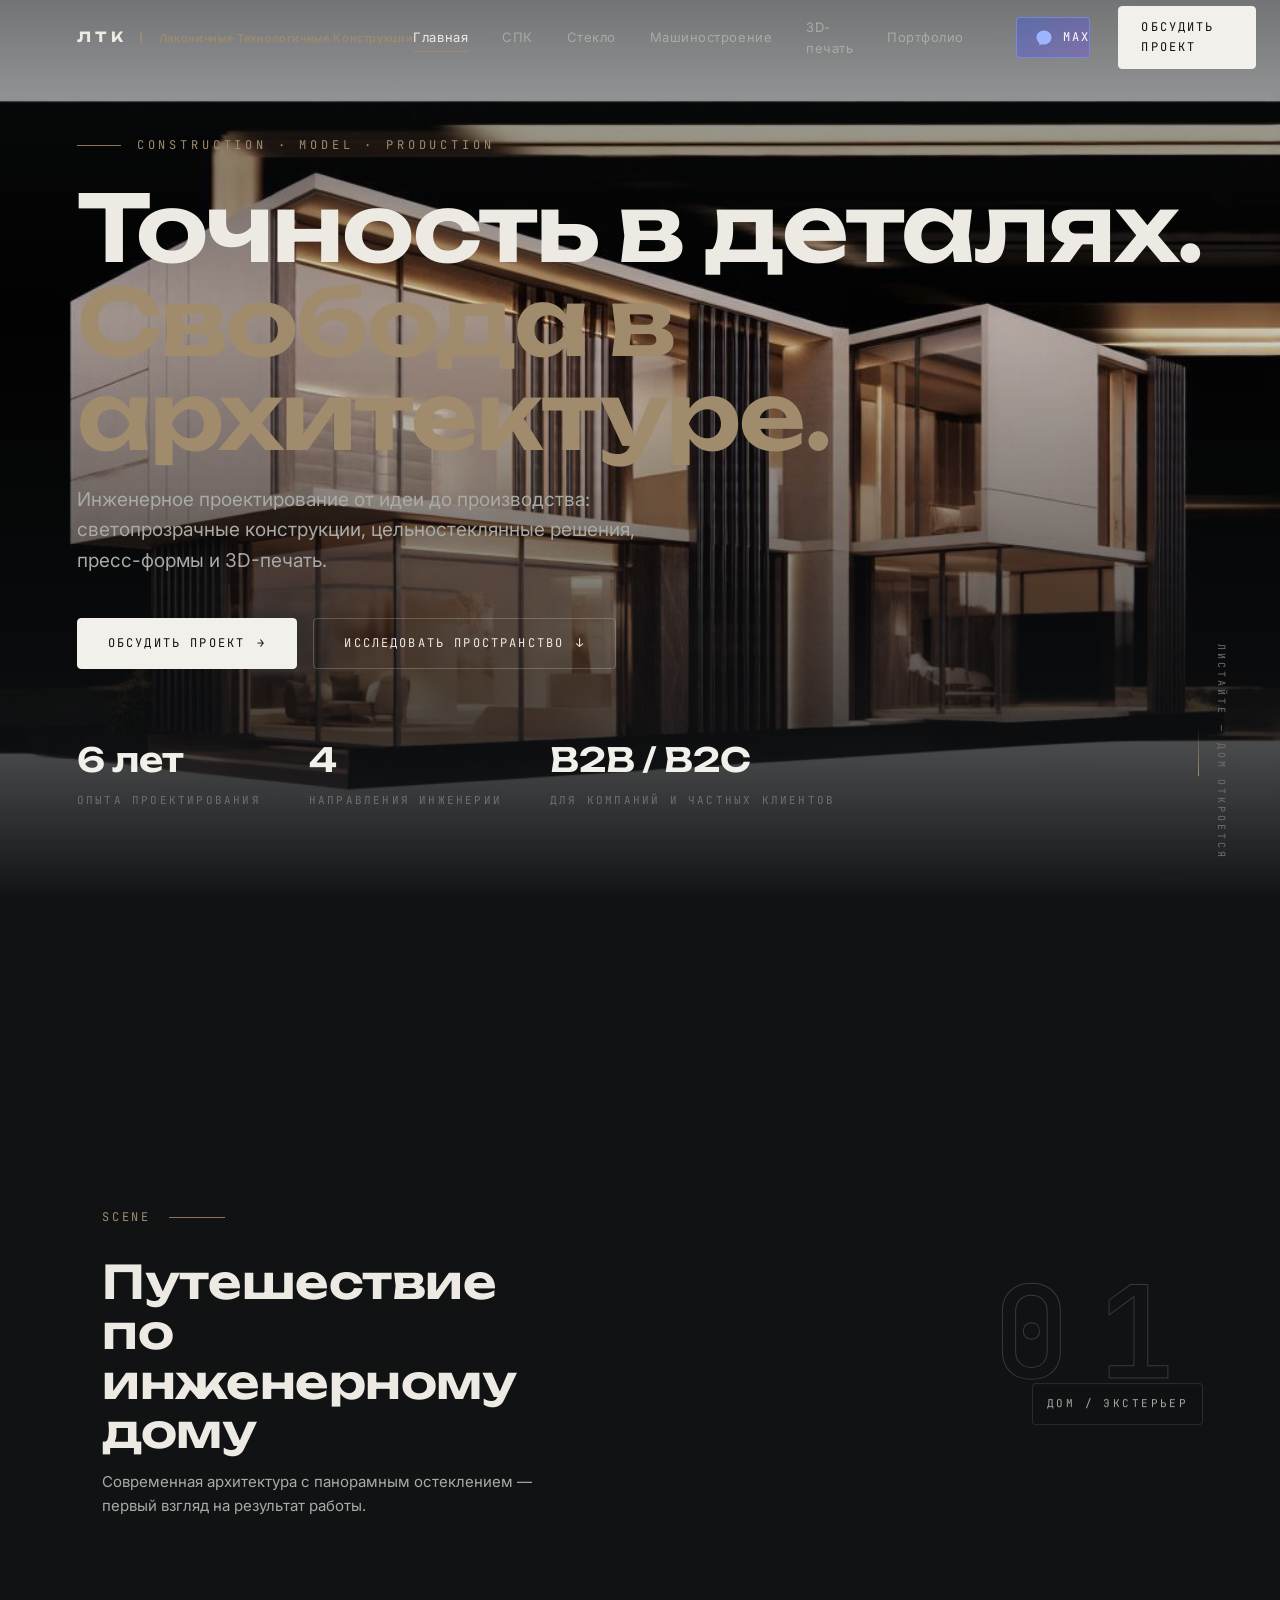
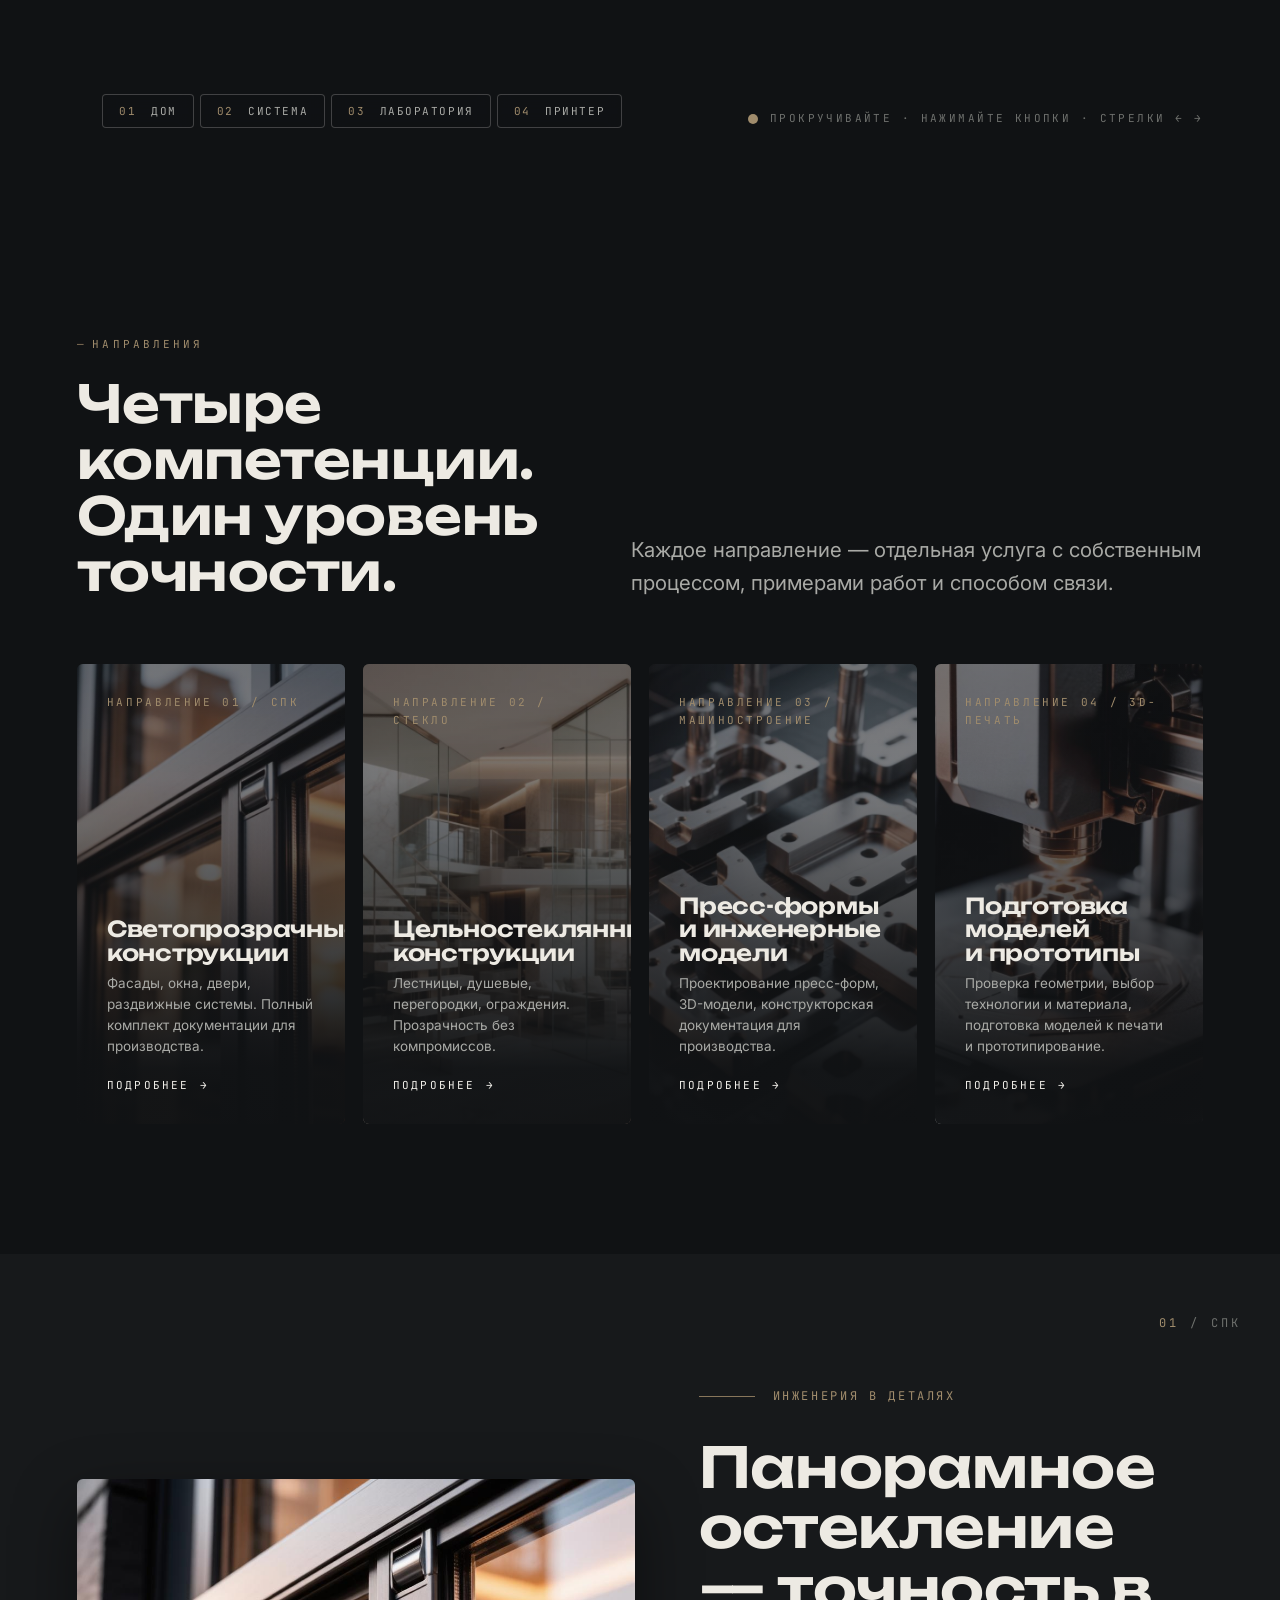
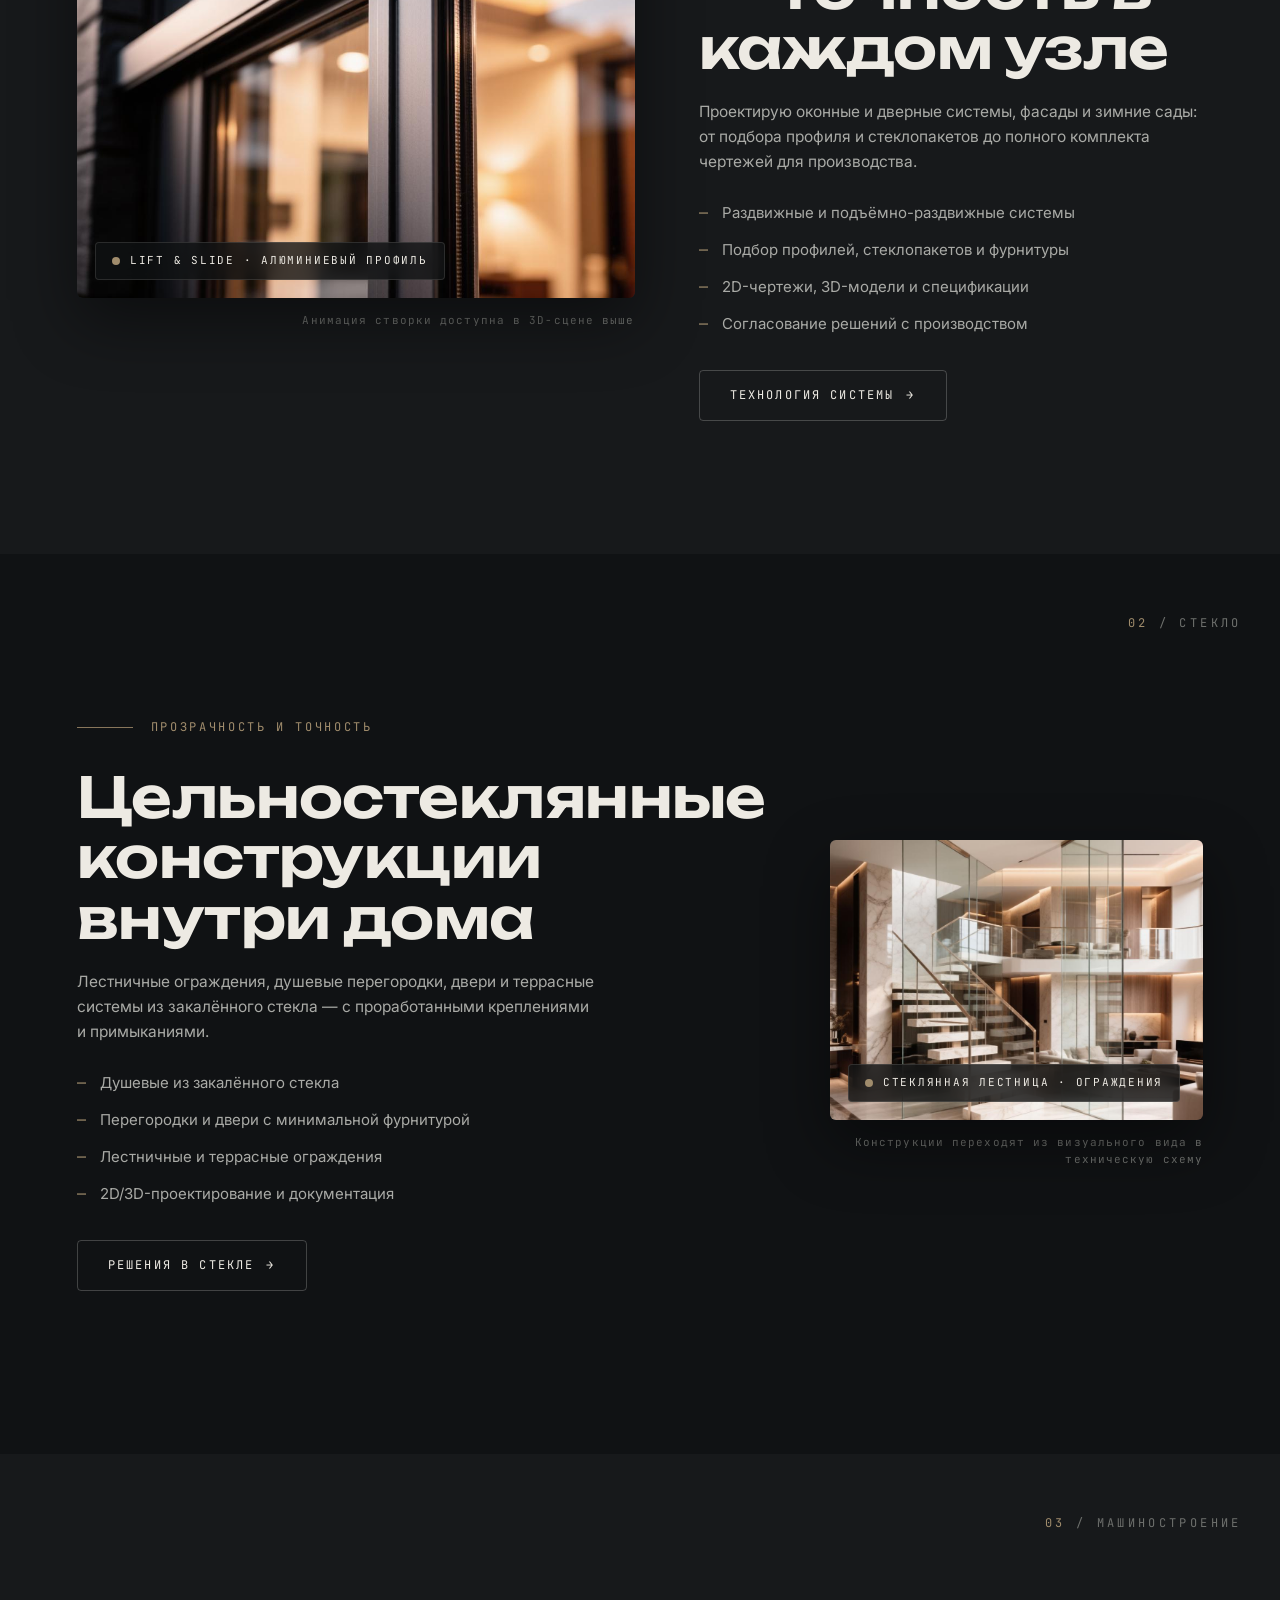
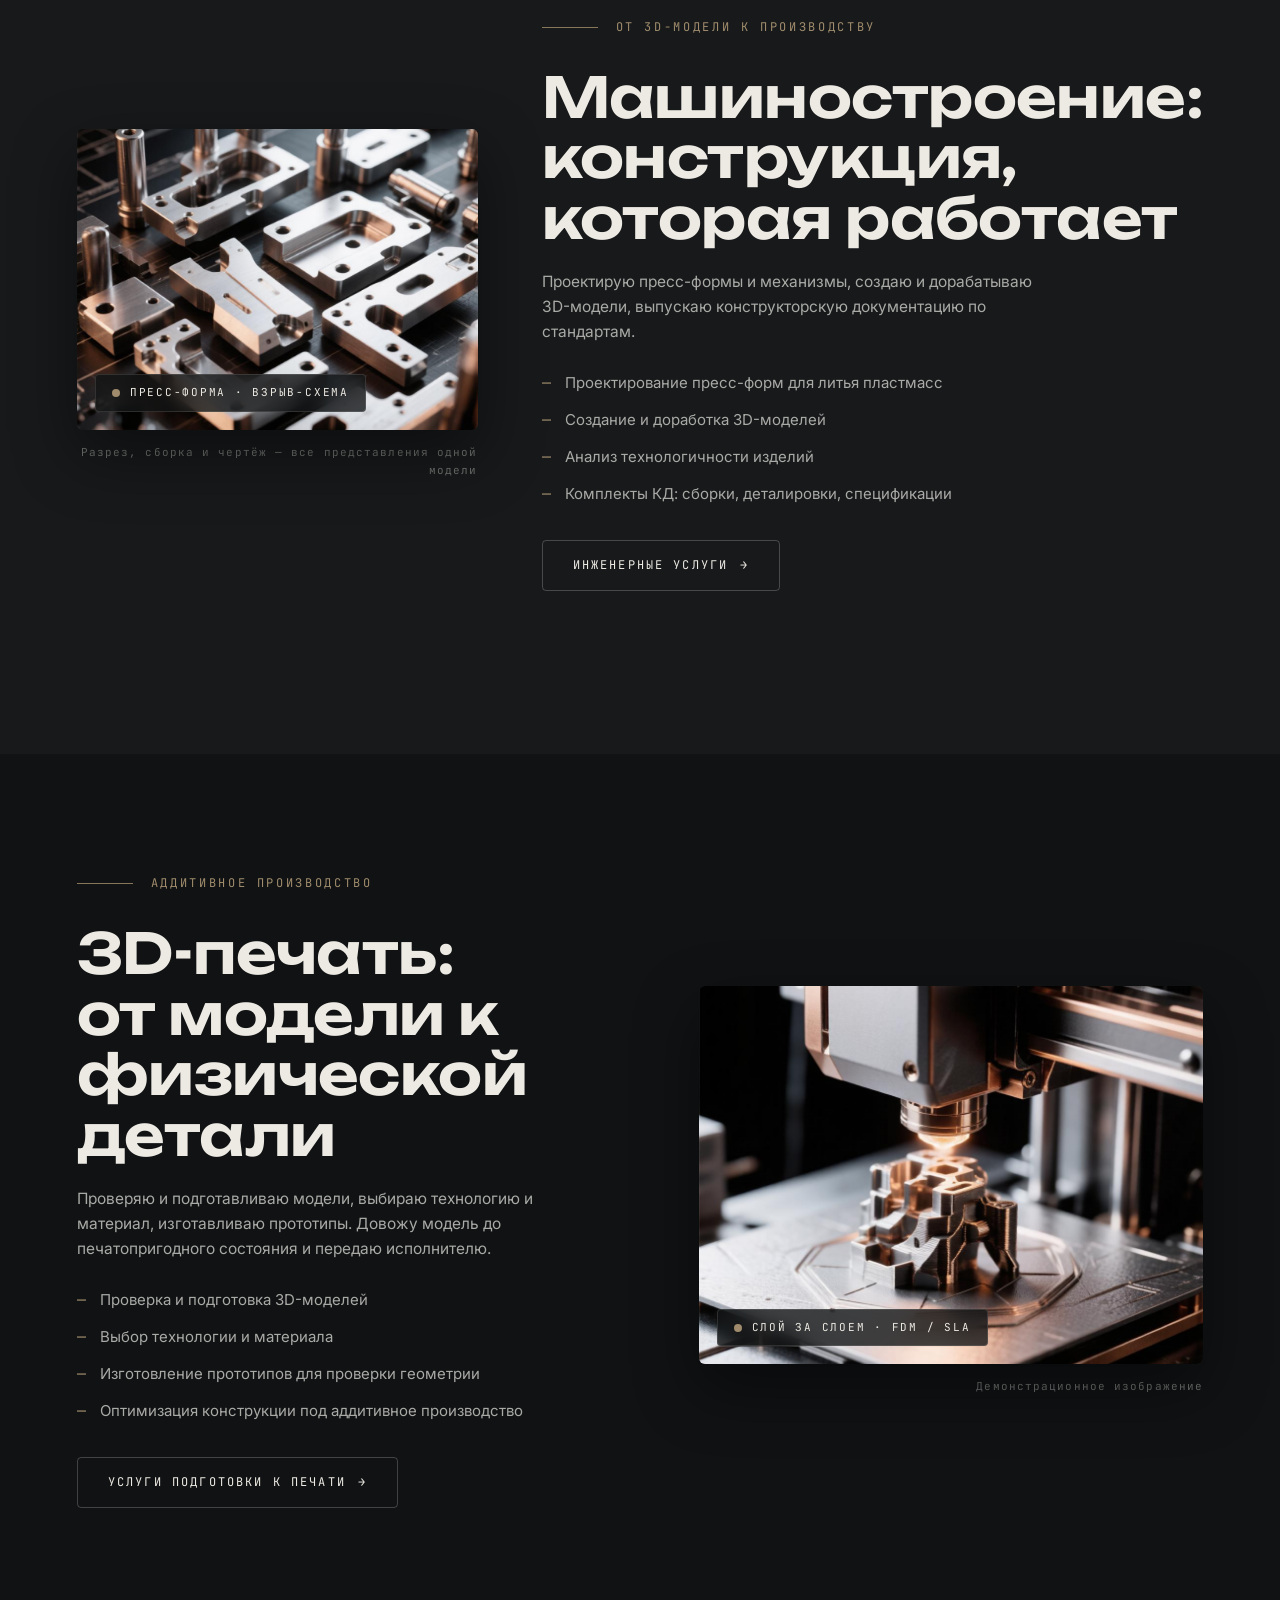
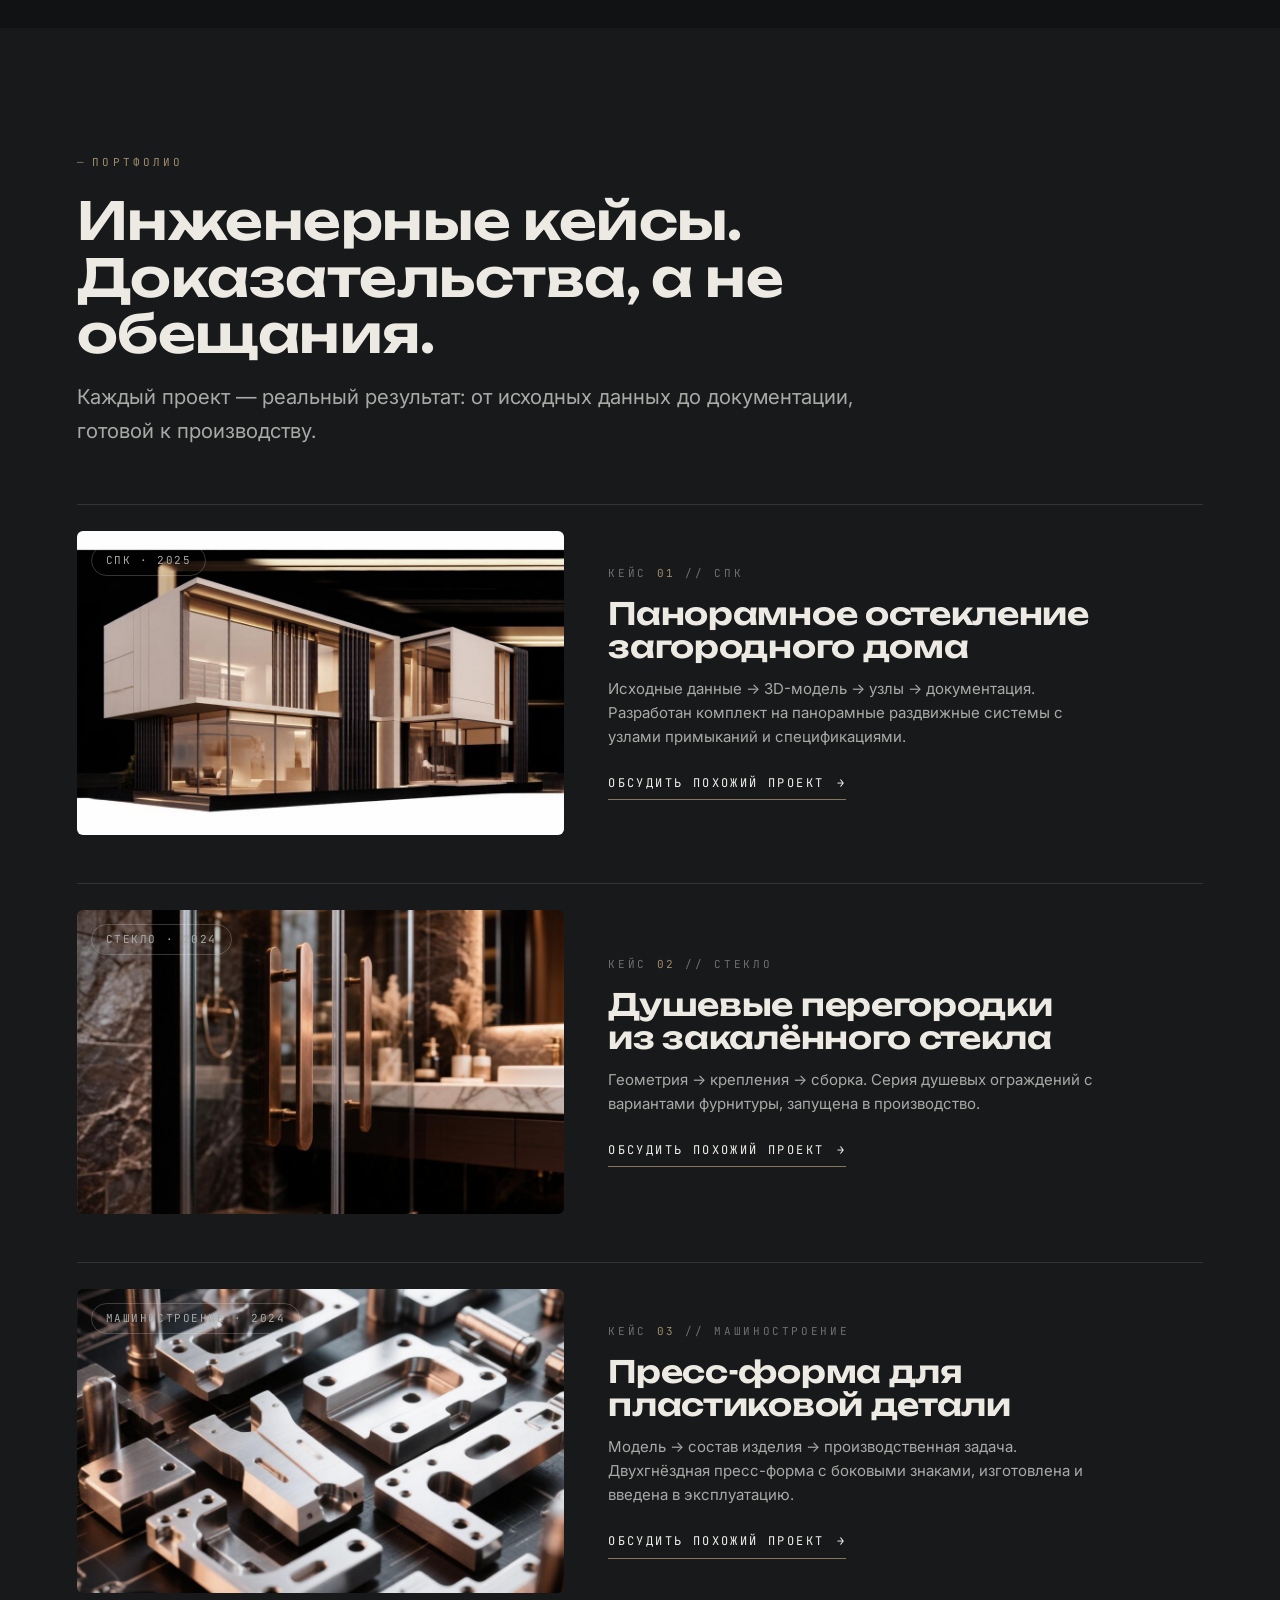
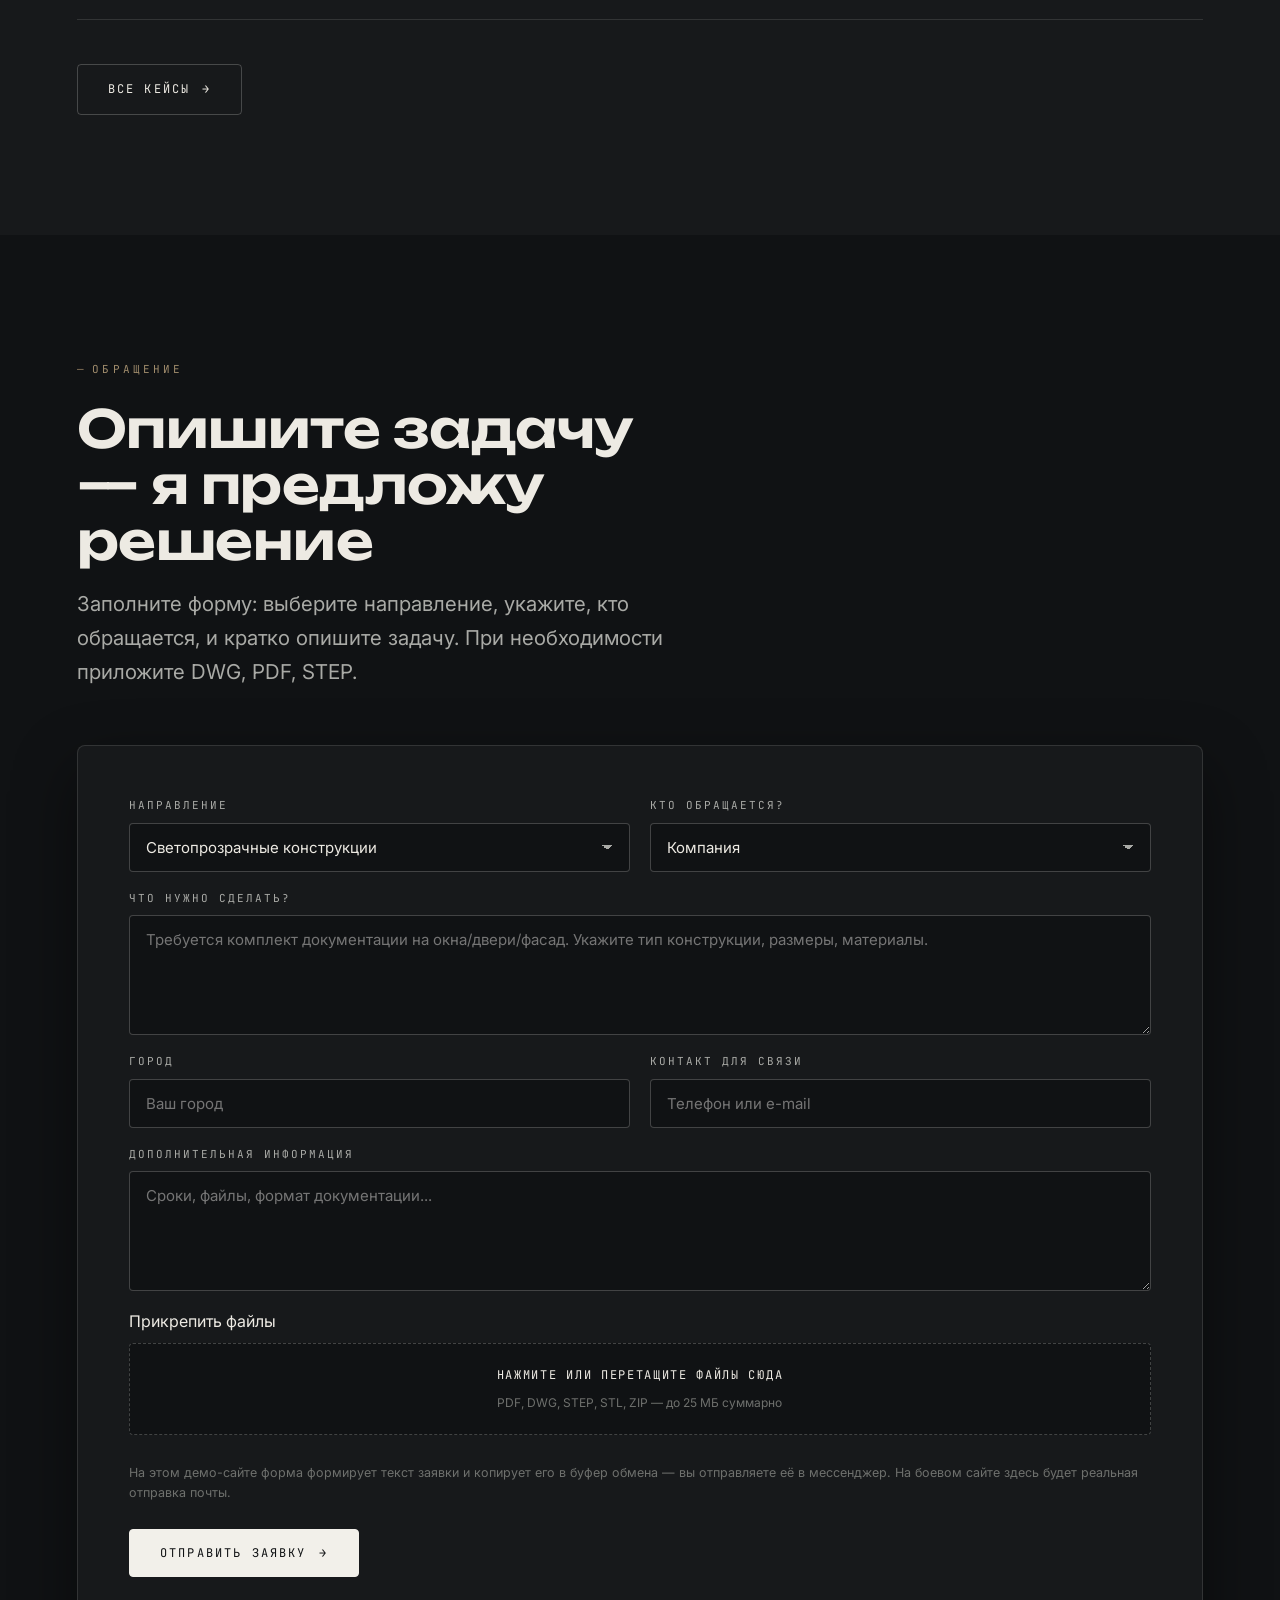
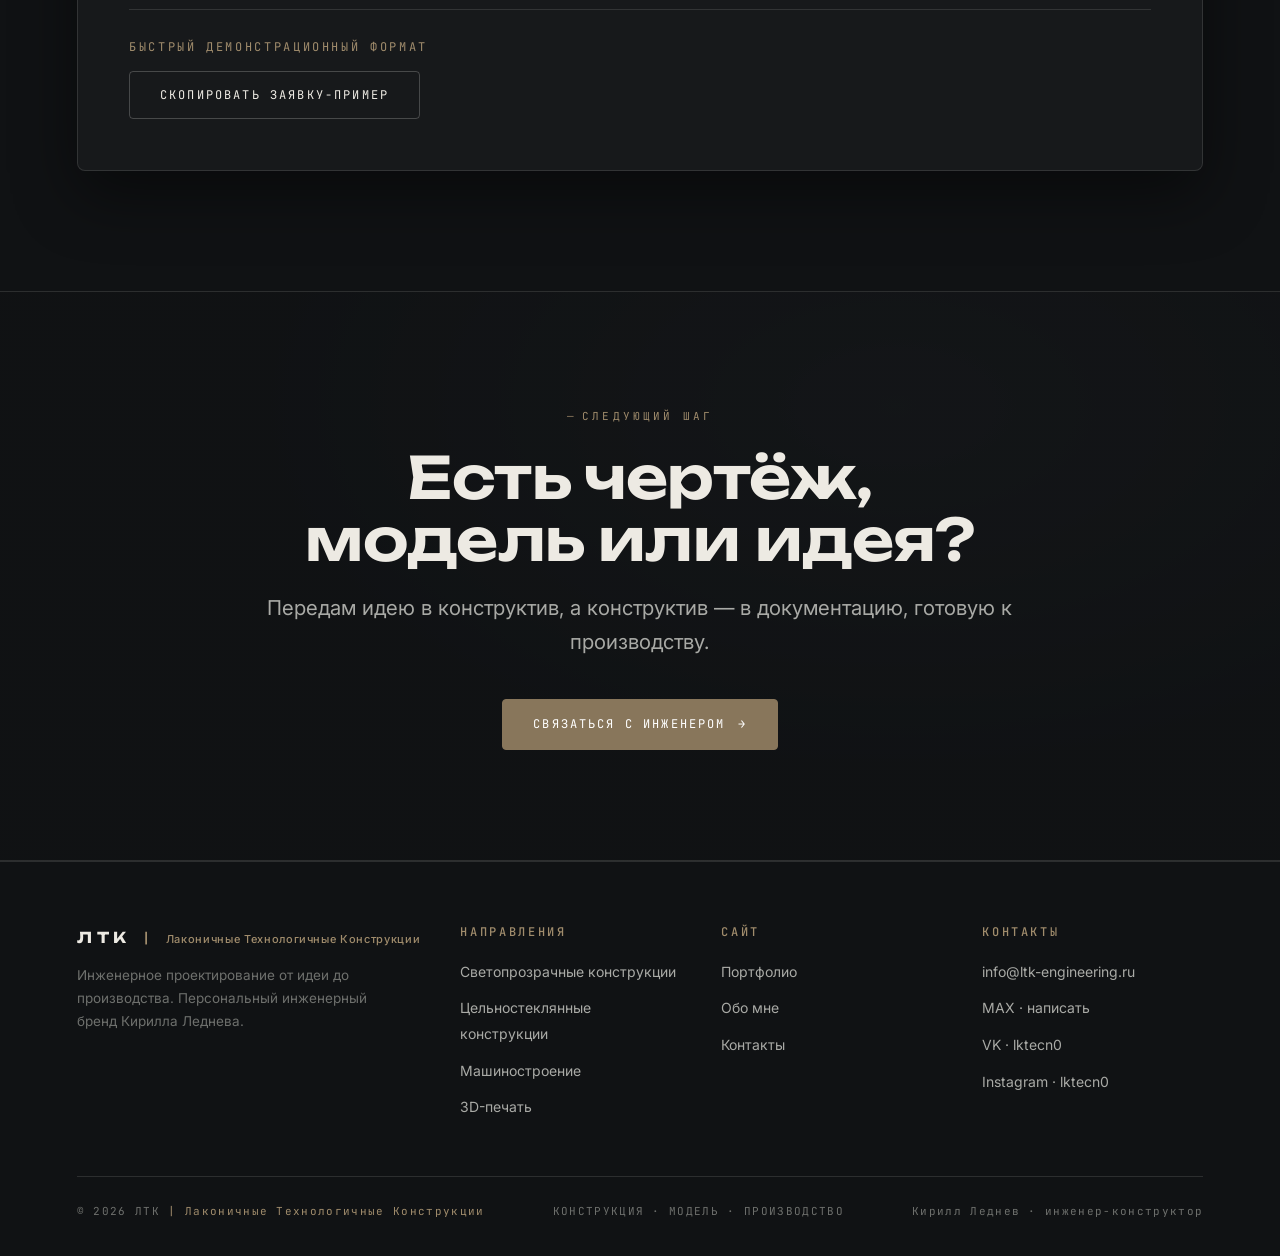
==== index.html @ 302ff858 "Add files via upload" ====
﻿<!DOCTYPE html>
<html lang="ru">
<head>
  <meta charset="UTF-8">
  <meta name="viewport" content="width=device-width, initial-scale=1.0">
  <title>ЛТК | Лаконичные Технологичные Конструкции | Инженерное проектирование от идеи до производства</title>
  <meta name="description" content="Кирилл Леднев — инженер-конструктор. Проектирование светопрозрачных конструкций, цельностеклянных решений, пресс-форм и 3D-моделей, подготовка конструкторской документации. 6 лет опыта, для бизнеса и частных клиентов.">
  <meta name="keywords" content="проектирование СПК, светопрозрачные конструкции, инженер-конструктор, 3D-моделирование, пресс-формы, конструкторская документация, 3D-печать, Кирилл Леднев">
  <meta property="og:title" content="ЛТК | Лаконичные Технологичные Конструкции">
  <meta property="og:description" content="Проектирование СПК, цельностеклянных конструкций, пресс-форм. От 3D-модели до комплекта документации для производства.">
  <meta property="og:type" content="website">
  <meta property="og:image" content="assets/img/hero-house.jpg">
  <meta name="theme-color" content="#101214">
  <meta name="color-scheme" content="dark">
  <link rel="icon" href="data:image/svg+xml,%3Csvg xmlns='http://www.w3.org/2000/svg' viewBox='0 0 32 32'%3E%3Crect width='32' height='32' rx='6' fill='%2317191B'/%3E%3Ctext x='16' y='22' font-family='Arial' font-size='14' font-weight='bold' fill='%2388765B' text-anchor='middle'%3EL%3C/text%3E%3C/svg%3E">
  <link rel="preconnect" href="https://fonts.googleapis.com">
  <link rel="preconnect" href="https://fonts.gstatic.com" crossorigin>
  <link href="https://fonts.googleapis.com/css2?family=Archivo:wght@400;500;600;700&family=Unbounded:wght@400;500;600&family=Inter:wght@400;500;600&family=JetBrains+Mono:wght@400;500&display=swap" rel="stylesheet">
  <link rel="stylesheet" href="assets/css/style.css">
</head>
<body>

  <!-- Прогресс-бар -->
  <div class="scroll-progress" id="scroll-progress"></div>

  <!-- Boot-заставка -->
  <div class="boot-splash" id="boot" aria-hidden="true">
    <div class="bs-name">ЛТК</div>
    <div class="bs-sub">Лаконичные Технологичные Конструкции</div>
    <div class="bs-bar"></div>
  </div>

  <!-- Шапка -->
  <header class="site-header" id="site-header">
    <div class="container">
      <a class="brand" href="index.html">ЛТК <span class="brand__sep">|</span> <span class="brand__desc">Лаконичные Технологичные Конструкции</span></a>
      <nav class="nav" aria-label="Основная навигация">
        <a class="nav__link is-active" href="index.html">Главная</a>
        <a class="nav__link" href="spk.html">СПК</a>
        <a class="nav__link" href="glass.html">Стекло</a>
        <a class="nav__link" href="mash.html">Машиностроение</a>
        <a class="nav__link" href="print3d.html">3D-печать</a>
        <a class="nav__link" href="portfolio.html">Портфолио</a>
        <div class="nav-actions">
          <a class="btn btn--max" href="https://max.ru/u/f9LHodD0cOJQqh6TV9rrnLRonDGri8WLr-Ia_SbMb60s1b_sn17M96OEl9I" target="_blank" rel="noopener" aria-label="Написать в мессенджер MAX">
            <span class="max-ico" aria-hidden="true">
              <svg viewBox="0 0 24 24" fill="none" xmlns="http://www.w3.org/2000/svg">
                <path d="M12 2C6.48 2 2 6.2 2 11.4c0 2.9 1.45 5.5 3.7 7.2V22l3.2-1.8c.95.26 1.95.4 3.1.4 5.52 0 10-4.2 10-9.4S17.52 2 12 2z" fill="currentColor"/>
              </svg>
            </span>
            <span>MAX</span>
          </a>
          <a class="btn btn--solid nav__cta" href="contacts.html">Обсудить проект</a>
        </div>
      </nav>
      <button class="nav-toggle" id="nav-toggle" aria-label="Открыть меню" aria-expanded="false">
        <span class="burger"><span></span><span></span><span></span></span>
      </button>
    </div>
  </header>

  <!-- Мобильное меню -->
  <nav class="mobile-menu" id="mobile-menu" aria-label="Мобильная навигация">
    <a href="index.html"><span class="mm-num">00</span> Главная</a>
    <a href="spk.html"><span class="mm-num">01</span> Светопрозрачные конструкции</a>
    <a href="glass.html"><span class="mm-num">02</span> Цельностеклянные конструкции</a>
    <a href="mash.html"><span class="mm-num">03</span> Машиностроение</a>
    <a href="print3d.html"><span class="mm-num">04</span> 3D-печать</a>
    <a href="portfolio.html"><span class="mm-num">05</span> Портфолио</a>
    <a href="about.html"><span class="mm-num">06</span> Обо мне</a>
    <a href="contacts.html"><span class="mm-num">07</span> Контакты</a>
    <a class="mm-max" href="https://max.ru/u/f9LHodD0cOJQqh6TV9rrnLRonDGri8WLr-Ia_SbMb60s1b_sn17M96OEl9I" target="_blank" rel="noopener">
      <span class="max-ico" aria-hidden="true">
        <svg viewBox="0 0 24 24" fill="none" xmlns="http://www.w3.org/2000/svg">
          <path d="M12 2C6.48 2 2 6.2 2 11.4c0 2.9 1.45 5.5 3.7 7.2V22l3.2-1.8c.95.26 1.95.4 3.1.4 5.52 0 10-4.2 10-9.4S17.52 2 12 2z" fill="currentColor"/>
        </svg>
      </span>
      Написать в MAX
    </a>
    <div class="mm-foot">Инженерное проектирование · 3D-моделирование · КД</div>
  </nav>

  <main>

    <!-- ================= СЦЕНА 01 · ЧЕРТЁЖ / ГЕРОЙ ================= -->
    <section class="hero" id="scene-hero" style="min-height:100vh">
      <div class="hero__media">
        <img class="hero__img" src="assets/img/hero-house.jpg"
             alt="Современный дом с панорамным остеклением — ночная архитектурная подсветка"
             fetchpriority="high">
        <div class="hero__veil"></div>
      </div>
      <div class="hero__content container">
        <div class="hero__eyebrow">CONSTRUCTION · MODEL · PRODUCTION</div>
        <h1 class="hero__title">Точность в деталях.<br><span class="accent">Свобода в архитектуре.</span></h1>
        <p class="hero__sub">Инженерное проектирование от идеи до производства: светопрозрачные конструкции, цельностеклянные решения, пресс-формы и 3D-печать.</p>
        <div class="hero__actions">
          <a class="btn btn--solid" href="contacts.html">Обсудить проект <span class="arr">→</span></a>
          <a class="btn" href="#directions">Исследовать пространство <span class="arr">↓</span></a>
        </div>
        <div class="hero__meta">
          <div class="m"><div class="m-value">6 лет</div><div class="m-label">Опыта проектирования</div></div>
          <div class="m"><div class="m-value">4</div><div class="m-label">Направления инженерии</div></div>
          <div class="m"><div class="m-value">B2B / B2C</div><div class="m-label">Для компаний и частных клиентов</div></div>
        </div>
      </div>
      <div class="hero__scroll">Листайте — дом откроется<i class="dot"></i></div>
    </section>

    <!-- ================= СЦЕНА 02 · ДОМ / 3D-путешествие ================= -->
    <section class="canvas-wrap" id="three-scene" aria-label="Интерактивная 3D-сцена инженерного дома">
      <div class="canvas-ui">
        <span class="scene__kicker">
          <span class="mono">SCENE</span>
          <span class="line"></span>
        </span>
        <h2 class="scene__title" id="three-title">Путешествие по инженерному дому</h2>
        <p id="three-text">Одна 3D-сцена связывает архитектуру, стеклянные системы, инженерные модели и 3D-печать.</p>
      </div>

      <div class="canvas-nav" role="tablist" aria-label="Переключение сцен">
        <button data-target="home" role="tab"><span class="cn-num">01</span> Дом</button>
        <button data-target="spk" role="tab"><span class="cn-num">02</span> Система</button>
        <button data-target="mash" role="tab"><span class="cn-num">03</span> Лаборатория</button>
        <button data-target="print" role="tab"><span class="cn-num">04</span> Принтер</button>
      </div>

      <div class="canvas-stage mono" id="three-stage">01</div>
      <div class="canvas-caption mono" id="three-caption">Дом / Экстерьер</div>

      <div class="canvas-hint">Прокручивайте · нажимайте кнопки · стрелки ← →</div>

      <div class="canvas-reduced is-hidden" id="three-reduced">
        <img src="assets/img/hero-house.jpg" alt="">
        <div class="cr-content">
          <span class="eyebrow">Версия без 3D</span>
          <h2>Сайт доступен и без интерактивной сцены</h2>
          <p class="lede" style="color:var(--text-dim)">На слабых устройствах или при отключённой анимации вы видите классический интерфейс: услуги, портфолио и заявки — внизу страницы.</p>
          <p><a class="btn btn--solid" style="margin-top:26px" href="#directions">К направлениям <span class="arr">↓</span></a></p>
        </div>
      </div>

      <div id="three-canvas" style="position:absolute; inset:0"></div>
    </section>

    <!-- ================= СЦЕНА 03 · НАПРАВЛЕНИЯ ================= -->
    <section class="directions" id="directions">
      <div class="container">
        <div class="directions__head">
          <div>
            <span class="eyebrow">Направления</span>
            <h2>Четыре компетенции.<br>Один уровень точности.</h2>
          </div>
          <p class="lede reveal" style="max-width:44ch">Каждое направление — отдельная услуга с собственным процессом, примерами работ и способом связи.</p>
        </div>
        <div class="dir-grid">
          <a class="dir-card reveal" href="spk.html">
            <img class="dir-card__img" src="assets/img/facade-slider.jpg" alt="Светопрозрачные конструкции" loading="lazy">
            <span class="dir-card__num">НАПРАВЛЕНИЕ 01 / СПК</span>
            <h3 class="dir-card__title">Светопрозрачные конструкции</h3>
            <p class="dir-card__desc">Фасады, окна, двери, раздвижные системы. Полный комплект документации для производства.</p>
            <span class="dir-card__link">Подробнее <span class="arr">→</span></span>
          </a>
          <a class="dir-card reveal reveal-delay-1" href="glass.html">
            <img class="dir-card__img" src="assets/img/interior-stairs.jpg" alt="Цельностеклянные конструкции" loading="lazy">
            <span class="dir-card__num">НАПРАВЛЕНИЕ 02 / СТЕКЛО</span>
            <h3 class="dir-card__title">Цельностеклянные конструкции</h3>
            <p class="dir-card__desc">Лестницы, душевые, перегородки, ограждения. Прозрачность без компромиссов.</p>
            <span class="dir-card__link">Подробнее <span class="arr">→</span></span>
          </a>
          <a class="dir-card reveal reveal-delay-2" href="mash.html">
            <img class="dir-card__img" src="assets/img/injection-mold.jpg" alt="Машиностроение" loading="lazy">
            <span class="dir-card__num">НАПРАВЛЕНИЕ 03 / МАШИНОСТРОЕНИЕ</span>
            <h3 class="dir-card__title">Пресс-формы и инженерные модели</h3>
            <p class="dir-card__desc">Проектирование пресс-форм, 3D-модели, конструкторская документация для производства.</p>
            <span class="dir-card__link">Подробнее <span class="arr">→</span></span>
          </a>
          <a class="dir-card reveal reveal-delay-3" href="print3d.html">
            <img class="dir-card__img" src="assets/img/3d-print.jpg" alt="3D-печать" loading="lazy">
            <span class="dir-card__num">НАПРАВЛЕНИЕ 04 / 3D-ПЕЧАТЬ</span>
            <h3 class="dir-card__title">Подготовка моделей и прототипы</h3>
            <p class="dir-card__desc">Проверка геометрии, выбор технологии и материала, подготовка моделей к печати и прототипирование.</p>
            <span class="dir-card__link">Подробнее <span class="arr">→</span></span>
          </a>
        </div>
      </div>
    </section>

    <!-- ================= СЦЕНА 04 · ПАНОРАМНОЕ ОСТЕКЛЕНИЕ ================= -->
    <section class="scene scene--soft" id="spk-section">
      <span class="scene__num"><b>01</b> / СПК</span>
      <div class="container">
        <div class="scene__grid">
          <div class="scene__visual reveal">
            <div class="scene__media">
              <img src="assets/img/facade-slider.jpg" alt="Раздвижная система панорамного остекления" loading="lazy">
              <span class="scene__caption">Lift &amp; Slide · алюминиевый профиль</span>
            </div>
            <div class="scene__note">Анимация створки доступна в 3D-сцене выше</div>
          </div>
          <div class="scene__body reveal reveal-delay-1">
            <div class="scene__kicker">
              <span class="line"></span>
              <span class="mono">ИНЖЕНЕРИЯ В ДЕТАЛЯХ</span>
            </div>
            <h2 class="scene__title">Панорамное остекление — точность в каждом узле</h2>
            <p>Проектирую оконные и дверные системы, фасады и зимние сады: от подбора профиля и стеклопакетов до полного комплекта чертежей для производства.</p>
            <ul class="scene__list">
              <li>Раздвижные и подъёмно-раздвижные системы</li>
              <li>Подбор профилей, стеклопакетов и фурнитуры</li>
              <li>2D-чертежи, 3D-модели и спецификации</li>
              <li>Согласование решений с производством</li>
            </ul>
            <a class="btn" href="spk.html">Технология системы <span class="arr">→</span></a>
          </div>
        </div>
      </div>
    </section>

    <!-- ================= СЦЕНА 05 · ИНТЕРЬЕР / СТЕКЛО ================= -->
    <section class="scene scene--dark" id="glass-section">
      <span class="scene__num"><b>02</b> / СТЕКЛО</span>
      <div class="container">
        <div class="scene__grid scene__grid--flip">
          <div class="scene__visual reveal">
            <div class="scene__media">
              <img src="assets/img/interior-stairs.jpg" alt="Лестница со стеклянным ограждением и стеклянные перегородки" loading="lazy">
              <span class="scene__caption">Стеклянная лестница · ограждения</span>
            </div>
            <div class="scene__note">Конструкции переходят из визуального вида в техническую схему</div>
          </div>
          <div class="scene__body reveal reveal-delay-1">
            <div class="scene__kicker">
              <span class="line"></span>
              <span class="mono">ПРОЗРАЧНОСТЬ И ТОЧНОСТЬ</span>
            </div>
            <h2 class="scene__title">Цельностеклянные конструкции внутри дома</h2>
            <p>Лестничные ограждения, душевые перегородки, двери и террасные системы из закалённого стекла — с проработанными креплениями и примыканиями.</p>
            <ul class="scene__list">
              <li>Душевые из закалённого стекла</li>
              <li>Перегородки и двери с минимальной фурнитурой</li>
              <li>Лестничные и террасные ограждения</li>
              <li>2D/3D-проектирование и документация</li>
            </ul>
            <a class="btn" href="glass.html">Решения в стекле <span class="arr">→</span></a>
          </div>
        </div>
      </div>
    </section>

    <!-- ================= СЦЕНА 06 · ИНЖЕНЕРНАЯ ЛАБОРАТОРИЯ ================= -->
    <section class="scene scene--soft" id="mash-section">
      <span class="scene__num"><b>03</b> / МАШИНОСТРОЕНИЕ</span>
      <div class="container">
        <div class="scene__grid">
          <div class="scene__visual reveal">
            <div class="scene__media">
              <img src="assets/img/injection-mold.jpg" alt="Взрыв-схема пресс-формы для литья" loading="lazy">
              <span class="scene__caption">Пресс-форма · взрыв-схема</span>
            </div>
            <div class="scene__note">Разрез, сборка и чертёж — все представления одной модели</div>
          </div>
          <div class="scene__body reveal reveal-delay-1">
            <div class="scene__kicker">
              <span class="line"></span>
              <span class="mono">ОТ 3D-МОДЕЛИ К ПРОИЗВОДСТВУ</span>
            </div>
            <h2 class="scene__title">Машиностроение: конструкция, которая работает</h2>
            <p>Проектирую пресс-формы и механизмы, создаю и дорабатываю 3D-модели, выпускаю конструкторскую документацию по стандартам.</p>
            <ul class="scene__list">
              <li>Проектирование пресс-форм для литья пластмасс</li>
              <li>Создание и доработка 3D-моделей</li>
              <li>Анализ технологичности изделий</li>
              <li>Комплекты КД: сборки, деталировки, спецификации</li>
            </ul>
            <a class="btn" href="mash.html">Инженерные услуги <span class="arr">→</span></a>
          </div>
        </div>
      </div>
    </section>

    <!-- ================= СЦЕНА 07 · 3D-ПЕЧАТЬ + ОБРАЩЕНИЕ ================= -->
    <section class="section section--dark" id="print-section">
      <div class="container">
        <div class="scene__grid">
          <div class="scene__body reveal">
            <div class="scene__kicker">
              <span class="line"></span>
              <span class="mono">АДДИТИВНОЕ ПРОИЗВОДСТВО</span>
            </div>
            <h2 class="scene__title">3D-печать: от модели к физической детали</h2>
            <p>Проверяю и подготавливаю модели, выбираю технологию и материал, изготавливаю прототипы. Довожу модель до печатопригодного состояния и передаю исполнителю.</p>
            <ul class="scene__list">
              <li>Проверка и подготовка 3D-моделей</li>
              <li>Выбор технологии и материала</li>
              <li>Изготовление прототипов для проверки геометрии</li>
              <li>Оптимизация конструкции под аддитивное производство</li>
            </ul>
            <a class="btn" href="print3d.html">Услуги подготовки к печати <span class="arr">→</span></a>
          </div>
          <div class="scene__visual reveal reveal-delay-1">
            <div class="scene__media">
              <img src="assets/img/3d-print.jpg" alt="3D-принтер формирует деталь слой за слоем" loading="lazy">
              <span class="scene__caption">Слой за слоем · FDM / SLA</span>
            </div>
            <div class="scene__note">Демонстрационное изображение</div>
          </div>
        </div>
      </div>
    </section>

    <!-- ================= СЦЕНА 08 · ПОРТФОЛИО ================= -->
    <section class="section section--soft" id="portfolio-section">
      <div class="container">
        <div class="section__head">
          <span class="eyebrow">Портфолио</span>
          <h2>Инженерные кейсы.<br>Доказательства, а не обещания.</h2>
          <p class="lede reveal">Каждый проект — реальный результат: от исходных данных до документации, готовой к производству.</p>
        </div>
        <div class="case-list">
          <article class="case-card reveal">
            <div class="case-card__media">
              <img src="assets/img/hero-house.jpg" alt="Панорамное остекление загородного дома" loading="lazy">
              <span class="tag case-card__tag">СПК · 2025</span>
            </div>
            <div class="case-card__body">
              <div class="case-card__num">КЕЙС <b>01</b> // СПК</div>
              <h3 class="case-card__title">Панорамное остекление загородного дома</h3>
              <p class="case-card__text">Исходные данные → 3D-модель → узлы → документация. Разработан комплект на панорамные раздвижные системы с узлами примыканий и спецификациями.</p>
              <a class="case-card__link" href="contacts.html?dir=spk">Обсудить похожий проект <span class="arr">→</span></a>
            </div>
          </article>
          <article class="case-card reveal">
            <div class="case-card__media">
              <img src="assets/img/case-shower.jpg" alt="Душевые перегородки из закалённого стекла" loading="lazy">
              <span class="tag case-card__tag">Стекло · 2024</span>
            </div>
            <div class="case-card__body">
              <div class="case-card__num">КЕЙС <b>02</b> // СТЕКЛО</div>
              <h3 class="case-card__title">Душевые перегородки из закалённого стекла</h3>
              <p class="case-card__text">Геометрия → крепления → сборка. Серия душевых ограждений с вариантами фурнитуры, запущена в производство.</p>
              <a class="case-card__link" href="contacts.html?dir=glass">Обсудить похожий проект <span class="arr">→</span></a>
            </div>
          </article>
          <article class="case-card reveal">
            <div class="case-card__media">
              <img src="assets/img/injection-mold.jpg" alt="Пресс-форма для пластиковой детали" loading="lazy">
              <span class="tag case-card__tag">Машиностроение · 2024</span>
            </div>
            <div class="case-card__body">
              <div class="case-card__num">КЕЙС <b>03</b> // МАШИНОСТРОЕНИЕ</div>
              <h3 class="case-card__title">Пресс-форма для пластиковой детали</h3>
              <p class="case-card__text">Модель → состав изделия → производственная задача. Двухгнёздная пресс-форма с боковыми знаками, изготовлена и введена в эксплуатацию.</p>
              <a class="case-card__link" href="contacts.html?dir=mash">Обсудить похожий проект <span class="arr">→</span></a>
            </div>
          </article>
        </div>
        <p class="reveal" style="margin-top:44px"><a class="btn" href="portfolio.html">Все кейсы <span class="arr">→</span></a></p>
      </div>
    </section>

    <!-- ================= СЦЕНА 09 · ОБРАЩЕНИЕ ================= -->
    <section class="section section--dark" id="contact-section">
      <div class="container">
        <div class="section__head" style="max-width:640px">
          <span class="eyebrow">Обращение</span>
          <h2>Опишите задачу — я предложу решение</h2>
          <p class="lede reveal">Заполните форму: выберите направление, укажите, кто обращается, и кратко опишите задачу. При необходимости приложите DWG, PDF, STEP.</p>
        </div>
        <div class="form-card reveal">
          <form data-request>
            <div class="form-grid">
              <div class="form-field">
                <label for="r-direction">Направление</label>
                <select name="direction" id="r-direction" required></select>
              </div>
              <div class="form-field">
                <label for="r-who">Кто обращается?</label>
                <select name="who" id="r-who" required>
                  <option value="Компания">Компания</option>
                  <option value="Частный клиент">Частный клиент</option>
                </select>
              </div>
              <div class="form-field form-field--full">
                <label for="r-need">Что нужно сделать?</label>
                <textarea name="need" id="r-need" placeholder="Требуется комплект документации..." required></textarea>
              </div>
              <div class="form-field">
                <label for="r-city">Город</label>
                <input type="text" name="city" id="r-city" placeholder="Ваш город" autocomplete="address-level2">
              </div>
              <div class="form-field">
                <label for="r-contact">Контакт для связи</label>
                <input type="text" name="contact" id="r-contact" placeholder="Телефон или e-mail" required>
              </div>
              <div class="form-field form-field--full">
                <label for="r-info">Дополнительная информация</label>
                <textarea name="info" id="r-info" placeholder="Сроки, файлы, формат документации..."></textarea>
              </div>
              <div class="form-field--full file-field">
                <label>Прикрепить файлы</label>
                <input type="file" name="files" id="r-files" multiple
                       accept=".pdf,.dwg,.dxf,.step,.stp,.stl,.3mf,.obj,.zip,.doc,.docx,.xls,.xlsx,.jpg,.jpeg,.png">
                <div class="file-drop" aria-hidden="false">
                  <span class="file-drop__title">Нажмите или перетащите файлы сюда</span>
                  <span class="file-drop__sub">PDF, DWG, STEP, STL, ZIP — до 25 МБ суммарно</span>
                </div>
                <div class="file-list"></div>
              </div>
            </div>
            <p class="form-hint">На этом демо-сайте форма формирует текст заявки и копирует его в буфер обмена — вы отправляете её в мессенджер. На боевом сайте здесь будет реальная отправка почты.</p>
            <div class="form-status" role="status"></div>
            <div style="margin-top:26px">
              <button class="btn btn--solid" type="submit">Отправить заявку <span class="arr">→</span></button>
            </div>
          </form>
          <div style="margin-top:32px; padding-top:28px; border-top:1px solid var(--line)">
            <div class="mono" style="margin-bottom:14px">БЫСТРЫЙ ДЕМОНСТРАЦИОННЫЙ ФОРМАТ</div>
            <button class="btn" id="copy-demo" type="button">Скопировать заявку-пример</button>
          </div>
        </div>
      </div>
    </section>

    <!-- CTA-полоса -->
    <section class="cta-band">
      <div class="container">
        <span class="eyebrow">Следующий шаг</span>
        <h2>Есть чертёж, модель или идея?</h2>
        <p class="lede reveal">Передам идею в конструктив, а конструктив — в документацию, готовую к производству.</p>
        <a class="btn btn--bronze" href="contacts.html">Связаться с инженером <span class="arr">→</span></a>
      </div>
    </section>

  </main>

  <!-- Футер -->
  <footer class="site-footer">
    <div class="container">
      <div class="footer-grid">
        <div>
          <div class="brand footer-brand">ЛТК <span class="brand__sep">|</span> <span class="brand__desc">Лаконичные Технологичные Конструкции</span></div>
          <p class="footer-desc">Инженерное проектирование от идеи до производства. Персональный инженерный бренд Кирилла Леднева.</p>
        </div>
        <div>
          <h4>Направления</h4>
          <ul>
            <li><a href="spk.html">Светопрозрачные конструкции</a></li>
            <li><a href="glass.html">Цельностеклянные конструкции</a></li>
            <li><a href="mash.html">Машиностроение</a></li>
            <li><a href="print3d.html">3D-печать</a></li>
          </ul>
        </div>
        <div>
          <h4>Сайт</h4>
          <ul>
            <li><a href="portfolio.html">Портфолио</a></li>
            <li><a href="about.html">Обо мне</a></li>
            <li><a href="contacts.html">Контакты</a></li>
          </ul>
        </div>
        <div>
          <h4>Контакты</h4>
          <ul>
            <li><a href="mailto:info@ltk-engineering.ru">info@ltk-engineering.ru</a></li>
            <li><a href="https://max.ru/u/f9LHodD0cOJQqh6TV9rrnLRonDGri8WLr-Ia_SbMb60s1b_sn17M96OEl9I" rel="noopener" target="_blank">MAX · написать</a></li>
            <li><a href="https://vk.ru/lktecn0" rel="noopener" target="_blank">VK · lktecn0</a></li>
            <li><a href="https://instagram.com/lktecn0" rel="noopener" target="_blank">Instagram · lktecn0</a></li>
          </ul>
        </div>
      </div>
      <div class="footer-bottom">
        <span>© 2026 ЛТК <span class="ftr-desc">| Лаконичные Технологичные Конструкции</span></span>
        <span>КОНСТРУКЦИЯ · МОДЕЛЬ · ПРОИЗВОДСТВО</span>
        <span>Кирилл Леднев · инженер-конструктор</span>
      </div>
    </div>
  </footer>

  <!-- Библиотеки: локальные, работают офлайн -->
  <script src="assets/vendors/three/three.min.js"></script>
  <script src="assets/vendors/gsap/gsap.min.js"></script>
  <script src="assets/vendors/gsap/ScrollTrigger.min.js"></script>
  <!-- Данные и логика -->
  <script src="assets/js/data.js"></script>
  <script src="assets/js/three-scene.js"></script>
  <script src="assets/js/main.js"></script>
</body>
</html>
---- assets/css/style.css ----
﻿/* ============================================================
   ЛТК — Лаконичные, технологичные конструкции (дизайн-система)
   Палитра: Graphite #17191B / Ivory #F2F0EA / Titanium #A9AAA6 / Bronze #88765B
   ============================================================ */

:root {
  --graphite: #17191B;
  --graphite-deep: #101214;
  --graphite-soft: #1E2124;
  --ivory: #F2F0EA;
  --titanium: #A9AAA6;
  --bronze: #88765B;
  --bronze-hi: #A08C6C;
  --line: rgba(242, 240, 234, 0.12);
  --line-strong: rgba(242, 240, 234, 0.22);
  --text: #EDEAE3;
  --text-dim: #A9AAA6;
  --text-faint: #6E706D;
  --font-display: "Unbounded", "Archivo", "Inter", "Helvetica Neue", Arial, sans-serif;
  --font-body: "Inter", "Segoe UI", system-ui, -apple-system, sans-serif;
  --font-mono: "JetBrains Mono", "SF Mono", ui-monospace, Consolas, monospace;
  --ease: cubic-bezier(0.22, 1, 0.36, 1);
  --ease-out: cubic-bezier(0.16, 1, 0.3, 1);
  --header-h: 76px;
  --shadow: 0 24px 64px rgba(0, 0, 0, 0.45);
}

* { margin: 0; padding: 0; box-sizing: border-box; }

html {
  scroll-behavior: smooth;
  scroll-padding-top: var(--header-h);
}

body {
  font-family: var(--font-body);
  background: var(--graphite-deep);
  color: var(--text);
  line-height: 1.6;
  -webkit-font-smoothing: antialiased;
  overflow-x: hidden;
}

::selection { background: var(--bronze); color: #fff; }

a { color: inherit; text-decoration: none; }
img { display: block; max-width: 100%; }
button { font-family: inherit; cursor: pointer; }

[hidden] { display: none !important; }

.is-hidden { display: none !important; }

h1, h2, h3, h4 {
  font-family: var(--font-display);
  font-weight: 600;
  line-height: 1.08;
  letter-spacing: -0.01em;
  text-wrap: balance;
}

/* ---------- Утилиты ---------- */

.container { width: min(1240px, 88vw); margin-inline: auto; }

.mono {
  font-family: var(--font-mono);
  font-size: 12px;
  letter-spacing: 0.22em;
  text-transform: uppercase;
  color: var(--bronze-hi);
}

.eyebrow {
  display: inline-block;
  font-family: var(--font-mono);
  font-size: 11px;
  letter-spacing: 0.28em;
  text-transform: uppercase;
  color: var(--bronze-hi);
  margin-bottom: 22px;
}

.eyebrow::before {
  content: "—";
  margin-right: 0.5em;
  color: var(--bronze);
}

.lede {
  font-size: clamp(17px, 1.6vw, 21px);
  color: var(--text-dim);
  line-height: 1.65;
  max-width: 64ch;
}

.tag {
  display: inline-block;
  padding: 6px 14px;
  border: 1px solid var(--line-strong);
  border-radius: 999px;
  font-family: var(--font-mono);
  font-size: 11px;
  letter-spacing: 0.14em;
  text-transform: uppercase;
  color: var(--text-dim);
  white-space: nowrap;
}

.tag--bronze { border-color: rgba(136, 118, 91, 0.5); color: var(--bronze-hi); }

/* ---------- Кнопки ---------- */

.btn {
  display: inline-flex;
  align-items: center;
  gap: 12px;
  padding: 15px 30px;
  border-radius: 4px;
  border: 1px solid var(--line-strong);
  background: transparent;
  color: var(--text);
  font-family: var(--font-mono);
  font-size: 12px;
  letter-spacing: 0.18em;
  text-transform: uppercase;
  transition: background 0.4s var(--ease), border-color 0.4s var(--ease), transform 0.4s var(--ease), color 0.4s var(--ease);
  position: relative;
  overflow: hidden;
}

.btn::after {
  content: "";
  position: absolute;
  inset: 0;
  background: radial-gradient(120% 140% at 50% 0%, rgba(242, 240, 234, 0.12), transparent 60%);
  opacity: 0;
  transition: opacity 0.4s var(--ease);
}

.btn:hover { border-color: var(--text); transform: translateY(-2px); }
.btn:hover::after { opacity: 1; }

.btn--solid {
  background: var(--ivory);
  color: var(--graphite-deep);
  border-color: var(--ivory);
}

.btn--solid:hover { background: #fff; border-color: #fff; }

.btn--bronze {
  background: var(--bronze);
  color: #fff;
  border-color: var(--bronze);
}

.btn--bronze:hover { background: var(--bronze-hi); border-color: var(--bronze-hi); }

.btn .arr { transition: transform 0.4s var(--ease); }
.btn:hover .arr { transform: translateX(6px); }

/* ---------- Header ---------- */

.site-header {
  position: fixed;
  inset: 0 0 auto 0;
  height: var(--header-h);
  z-index: 1000;
  display: flex;
  align-items: center;
  transition: background 0.5s var(--ease), border-color 0.5s var(--ease), backdrop-filter 0.5s var(--ease);
  border-bottom: 1px solid transparent;
}

.site-header.is-scrolled {
  background: rgba(16, 18, 20, 0.82);
  backdrop-filter: blur(18px);
  -webkit-backdrop-filter: blur(18px);
  border-color: var(--line);
}

.site-header .container { display: flex; align-items: center; justify-content: space-between; }

.brand {
  font-family: var(--font-display);
  font-size: 14px;
  font-weight: 700;
  letter-spacing: 0.32em;
  text-transform: uppercase;
  white-space: nowrap;
}

.brand b { color: var(--bronze-hi); font-weight: 700; }

.brand__sep { color: var(--bronze-hi); font-weight: 400; margin: 0 4px; }

.brand__desc {
  font-family: var(--font-body);
  font-size: 11px;
  font-weight: 500;
  letter-spacing: 0.06em;
  text-transform: none;
  color: var(--bronze-hi);
  white-space: nowrap;
}

.nav { display: flex; align-items: center; gap: 34px; }

.nav__link {
  font-size: 13px;
  color: var(--text-dim);
  letter-spacing: 0.04em;
  transition: color 0.3s var(--ease);
  position: relative;
}

.nav__link::after {
  content: "";
  position: absolute;
  left: 0; bottom: -4px;
  width: 100%; height: 1px;
  background: var(--bronze-hi);
  transform: scaleX(0);
  transform-origin: right;
  transition: transform 0.4s var(--ease);
}

.nav__link:hover, .nav__link.is-active { color: var(--text); }
.nav__link:hover::after, .nav__link.is-active::after { transform: scaleX(1); transform-origin: left; }

.nav__cta { margin-left: 18px; padding: 11px 22px; }

/* Кнопка MAX в шапке */
.nav-actions {
  display: flex;
  align-items: center;
  gap: 10px;
  margin-left: 18px;
}

.btn--max {
  display: inline-flex;
  align-items: center;
  gap: 10px;
  padding: 10px 18px;
  border-radius: 4px;
  border: 1px solid rgba(130, 155, 255, 0.55);
  background: linear-gradient(135deg, rgba(56, 92, 230, 0.42), rgba(118, 78, 225, 0.38));
  color: #fff;
  font-family: var(--font-mono);
  font-size: 12px;
  letter-spacing: 0.16em;
  text-transform: uppercase;
  white-space: nowrap;
  transition: border-color 0.35s var(--ease), background 0.35s var(--ease), transform 0.35s var(--ease), box-shadow 0.35s var(--ease);
  position: relative;
  overflow: hidden;
}

.btn--max .max-ico {
  width: 18px;
  height: 18px;
  flex-shrink: 0;
  display: inline-flex;
  align-items: center;
  justify-content: center;
  color: #9DB4FF;
}

.btn--max .max-ico svg {
  width: 100%;
  height: 100%;
  display: block;
}

.btn--max:hover {
  border-color: rgba(150, 175, 255, 0.9);
  background: linear-gradient(135deg, rgba(70, 105, 245, 0.55), rgba(130, 88, 235, 0.5));
  transform: translateY(-2px);
  box-shadow: 0 10px 28px rgba(80, 110, 240, 0.38);
}

/* Кнопка MAX в шапке — видна на всех экранах */
.nav-max { display: inline-flex; margin-left: 12px; }

@media (max-width: 560px) {
  .nav-max span:last-child { display: none; }
  .nav-max { padding: 10px 13px; }
}

@media (max-width: 1080px) {
  .nav, .nav-actions { display: none; }
  .nav-toggle { display: inline-flex; }
}

.nav__service-links { display: none; }

.nav-toggle {
  display: none;
  width: 44px; height: 40px;
  background: transparent;
  border: 1px solid var(--line-strong);
  border-radius: 4px;
  color: var(--text);
  font-size: 18px;
  line-height: 1;
}

/* ---------- Mobile menu ---------- */

.mobile-menu {
  position: fixed;
  inset: 0;
  background: rgba(16, 18, 20, 0.97);
  backdrop-filter: blur(20px);
  -webkit-backdrop-filter: blur(20px);
  z-index: 999;
  display: flex;
  flex-direction: column;
  justify-content: center;
  padding: 80px 8vw;
  opacity: 0;
  pointer-events: none;
  transition: opacity 0.45s var(--ease);
}

.mobile-menu.is-open { opacity: 1; pointer-events: auto; }

.mobile-menu a {
  display: block;
  font-family: var(--font-display);
  font-size: clamp(26px, 6vw, 40px);
  font-weight: 600;
  padding: 12px 0;
  color: var(--text);
  letter-spacing: -0.01em;
  opacity: 0;
  transform: translateY(20px);
  transition: opacity 0.5s var(--ease), transform 0.5s var(--ease), color 0.3s;
}

.mobile-menu.is-open a { opacity: 1; transform: translateY(0); }
.mobile-menu a:hover { color: var(--bronze-hi); }
.mobile-menu .mm-num { font-family: var(--font-mono); font-size: 11px; color: var(--bronze-hi); margin-right: 10px; }

.mobile-menu .mm-max {
  display: inline-flex;
  align-items: center;
  gap: 12px;
  margin-top: 18px;
  padding: 13px 24px;
  border: 1px solid rgba(140, 165, 255, 0.55);
  border-radius: 6px;
  background: linear-gradient(135deg, rgba(56, 92, 230, 0.4), rgba(118, 78, 225, 0.36));
  font-family: var(--font-mono);
  font-size: 13px;
  letter-spacing: 0.16em;
  text-transform: uppercase;
  color: #fff !important;
  width: fit-content;
}

.mobile-menu .mm-max .max-ico { width: 20px; height: 20px; color: #9DB4FF; }

.mm-foot {
  margin-top: 40px;
  padding-top: 24px;
  border-top: 1px solid var(--line);
  font-family: var(--font-mono);
  font-size: 12px;
  letter-spacing: 0.14em;
  color: var(--text-faint);
}

/* ---------- Hero (главная) ---------- */

.hero {
  position: relative;
  min-height: 100vh;
  display: flex;
  flex-direction: column;
  justify-content: flex-end;
  overflow: hidden;
  background: var(--graphite-deep);
}

.hero__media {
  position: absolute;
  inset: 0;
  z-index: 0;
}

.hero__img {
  width: 100%; height: 100%;
  object-fit: cover;
  opacity: 0.92;
  transform: scale(1.06);
  animation: heroImg 2.6s var(--ease-out) forwards;
}

@keyframes heroImg { to { transform: scale(1); } }

.hero__veil {
  position: absolute;
  inset: 0;
  background:
    linear-gradient(to bottom, rgba(16,18,20,0.55) 0%, rgba(16,18,20,0.1) 35%, rgba(16,18,20,0.55) 70%, var(--graphite-deep) 100%);
}

.hero__content {
  position: relative;
  z-index: 2;
  padding: 0 0 90px;
}

.hero__eyebrow {
  font-family: var(--font-mono);
  font-size: 12px;
  letter-spacing: 0.32em;
  text-transform: uppercase;
  color: var(--bronze-hi);
  display: flex;
  align-items: center;
  gap: 16px;
  margin-bottom: 26px;
}

.hero__eyebrow::before {
  content: "";
  width: 44px; height: 1px;
  background: var(--bronze);
  animation: lineGrow 1.6s var(--ease-out) 0.3s backwards;
}

@keyframes lineGrow { from { width: 0; } }

.hero__title {
  font-size: clamp(38px, 7.4vw, 92px);
  line-height: 1.02;
  letter-spacing: -0.02em;
  font-weight: 600;
  margin-bottom: 22px;
  animation: rise 1.1s var(--ease-out) 0.35s backwards;
}

.hero__title .accent { color: var(--bronze-hi); }

@keyframes rise {
  from { opacity: 0; transform: translateY(34px); }
  to { opacity: 1; transform: translateY(0); }
}

.hero__sub {
  max-width: 620px;
  font-size: clamp(15px, 1.5vw, 19px);
  color: var(--text-dim);
  margin-bottom: 42px;
  animation: rise 1.1s var(--ease-out) 0.5s backwards;
}

.hero__actions { display: flex; gap: 16px; flex-wrap: wrap; animation: rise 1.1s var(--ease-out) 0.65s backwards; }

.hero__meta {
  margin-top: 64px;
  display: flex;
  gap: 48px;
  flex-wrap: wrap;
  animation: rise 1.1s var(--ease-out) 0.8s backwards;
}

.hero__meta .m-value {
  font-family: var(--font-display);
  font-size: clamp(22px, 2.6vw, 34px);
  font-weight: 600;
  color: var(--ivory);
}

.hero__meta .m-label {
  font-family: var(--font-mono);
  font-size: 11px;
  letter-spacing: 0.2em;
  text-transform: uppercase;
  color: var(--text-faint);
  margin-top: 6px;
}

.hero__scroll {
  position: absolute;
  right: 4%;
  bottom: 40px;
  z-index: 2;
  display: flex;
  flex-direction: column;
  align-items: center;
  gap: 14px;
  font-family: var(--font-mono);
  font-size: 10px;
  letter-spacing: 0.3em;
  text-transform: uppercase;
  color: var(--text-faint);
  writing-mode: vertical-rl;
  animation: fadeIn 1.4s var(--ease) 1.4s backwards;
}

.hero__scroll .dot {
  width: 1px; height: 48px;
  background: linear-gradient(to bottom, transparent, var(--bronze-hi));
  animation: drip 2.2s ease-in-out infinite;
}

@keyframes drip { 0%, 100% { transform: scaleY(0.4); transform-origin: top; } 50% { transform: scaleY(1); } }

/* ---------- Сцены (иммерсивная часть) ---------- */

.scene {
  min-height: 100vh;
  display: flex;
  align-items: center;
  position: relative;
  padding: 110px 0;
  overflow: hidden;
}

.scene--dark { background: var(--graphite-deep); }
.scene--soft { background: var(--graphite); }

.scene__num {
  position: absolute;
  right: 3%;
  top: 60px;
  font-family: var(--font-mono);
  font-size: 12px;
  letter-spacing: 0.28em;
  color: var(--text-faint);
  text-transform: uppercase;
}

.scene__num b { color: var(--bronze-hi); font-weight: 400; }

.scene__grid {
  display: grid;
  grid-template-columns: 1.05fr 0.95fr;
  gap: clamp(32px, 5vw, 80px);
  align-items: center;
}

.scene__grid--flip { grid-template-columns: 0.95fr 1.05fr; }
.scene__grid--flip .scene__visual { order: 2; }
.scene__grid--flip .scene__body { order: 1; }

.scene__kicker {
  display: flex;
  align-items: center;
  gap: 18px;
  margin-bottom: 30px;
}

.scene__kicker .line { width: 56px; height: 1px; background: var(--bronze); }

.scene__title { font-size: clamp(30px, 4.4vw, 56px); margin-bottom: 22px; }

.scene__body p { color: var(--text-dim); max-width: 52ch; margin-bottom: 16px; font-size: 15.5px; }

.scene__list { list-style: none; margin: 26px 0 34px; display: grid; gap: 13px; }

.scene__list li {
  display: flex;
  gap: 14px;
  align-items: baseline;
  color: var(--text-dim);
  font-size: 15px;
}

.scene__list li::before {
  content: "—";
  color: var(--bronze-hi);
  font-family: var(--font-mono);
  flex-shrink: 0;
}

/* Визуальный блок сцены */

.scene__visual { position: relative; }

.scene__media {
  border-radius: 6px;
  overflow: hidden;
  position: relative;
  box-shadow: var(--shadow);
  aspect-ratio: 4 / 3;
  background: var(--graphite-soft);
}

.scene__media img { width: 100%; height: 100%; object-fit: cover; transition: transform 1.2s var(--ease); }

.scene__visual:hover .scene__media img { transform: scale(1.04); }

.scene__caption {
  position: absolute;
  left: 18px; bottom: 18px;
  z-index: 3;
  display: inline-flex;
  align-items: center;
  gap: 10px;
  padding: 9px 16px;
  border-radius: 4px;
  background: rgba(16, 18, 20, 0.78);
  backdrop-filter: blur(10px);
  -webkit-backdrop-filter: blur(10px);
  border: 1px solid var(--line);
  font-family: var(--font-mono);
  font-size: 11px;
  letter-spacing: 0.16em;
  text-transform: uppercase;
  color: var(--text);
}

.scene__caption::before { content: ""; width: 8px; height: 8px; border-radius: 50%; background: var(--bronze-hi); }

.scene__note {
  margin-top: 14px;
  font-family: var(--font-mono);
  font-size: 11px;
  letter-spacing: 0.1em;
  color: var(--text-faint);
  text-align: right;
}

/* ---------- 3D-холст ---------- */

.canvas-wrap {
  position: relative;
  height: 100vh;
  min-height: 620px;
  background: var(--graphite-deep);
  overflow: hidden;
}

.canvas-wrap canvas {
  display: block;
  width: 100%; height: 100%;
}

.canvas-ui {
  position: absolute;
  z-index: 3;
  left: 8%;
  bottom: 30%;
  max-width: 460px;
  pointer-events: none;
  padding-bottom: 12px;
}

.canvas-ui .scene__title { font-size: clamp(28px, 3.6vw, 48px); margin-bottom: 14px; }
.canvas-ui p { color: var(--text-dim); font-size: 15px; }

.canvas-hint { position: absolute; z-index: 3; right: 6%; bottom: 8%; font-family: var(--font-mono); font-size: 11px; letter-spacing: 0.22em; text-transform: uppercase; color: var(--text-faint); display: flex; align-items: center; gap: 12px; }

.canvas-hint::before { content: ""; width: 10px; height: 10px; border-radius: 50%; background: var(--bronze-hi); animation: pulse 1.8s infinite; }

@keyframes pulse { 0%,100% { opacity: 1; } 50% { opacity: 0.25; } }

.canvas-reduced {
  position: absolute;
  inset: 0;
  z-index: 2;
  display: flex;
  align-items: center;
  justify-content: center;
  background: radial-gradient(80% 90% at 50% 40%, #23272B 0%, var(--graphite-deep) 70%);
  padding: 8vh 6vw;
  text-align: center;
}

.canvas-reduced img {
  position: absolute;
  inset: 0;
  width: 100%; height: 100%;
  object-fit: cover;
  opacity: 0.5;
}

.canvas-reduced .cr-content { position: relative; z-index: 2; max-width: 560px; }

.canvas-reduced h2 { margin-bottom: 18px; }

/* Навигация и статус 3D-сцены */
.canvas-nav {
  position: absolute;
  z-index: 4;
  left: 8%;
  bottom: 8%;
  display: flex;
  gap: 6px;
  pointer-events: auto;
}

.canvas-nav button {
  padding: 9px 16px;
  border: 1px solid var(--line-strong);
  border-radius: 4px;
  background: rgba(16, 18, 20, 0.7);
  backdrop-filter: blur(8px);
  -webkit-backdrop-filter: blur(8px);
  color: var(--text-dim);
  font-family: var(--font-mono);
  font-size: 11px;
  letter-spacing: 0.14em;
  text-transform: uppercase;
  transition: all 0.35s var(--ease);
}

.canvas-nav button:hover { color: var(--text); border-color: var(--text); }

.canvas-nav button.is-active { background: var(--bronze); color: #fff; border-color: var(--bronze); }

.canvas-nav .cn-num { color: var(--bronze-hi); margin-right: 6px; }

.canvas-nav button.is-active .cn-num { color: #fff; }

.canvas-stage {
  position: absolute;
  z-index: 4;
  right: 6%;
  top: 48%;
  transform: translateY(-50%);
  font-size: clamp(64px, 10vw, 140px);
  font-weight: 500;
  color: transparent;
  -webkit-text-stroke: 1px rgba(242, 240, 234, 0.18);
  pointer-events: none;
  user-select: none;
}

.canvas-caption {
  position: absolute;
  z-index: 4;
  right: 6%;
  top: calc(48% + 8vh);
  transform: translateY(-50%);
  font-size: 11px;
  color: var(--text-dim);
  text-align: right;
  max-width: 240px;
  line-height: 1.8;
  padding: 10px 14px;
  background: rgba(16, 18, 20, 0.72);
  border: 1px solid var(--line);
  border-radius: 4px;
  backdrop-filter: blur(8px);
  -webkit-backdrop-filter: blur(8px);
}

@media (max-width: 900px) {
  .canvas-nav { display: none; }
  .canvas-stage { right: 4%; top: 40%; }
  .canvas-caption { right: 4%; top: auto; bottom: 10%; text-align: left; }
}
/* ---------- Направления (карточки) ---------- */

.directions { padding: 130px 0; background: var(--graphite-deep); }

.directions__head {
  display: flex;
  align-items: end;
  justify-content: space-between;
  gap: 32px;
  margin-bottom: 64px;
}

.directions__head h2 { font-size: clamp(30px, 4.2vw, 52px); }

.dir-grid { display: grid; grid-template-columns: repeat(4, 1fr); gap: 18px; }

.dir-card {
  position: relative;
  border-radius: 6px;
  overflow: hidden;
  min-height: 460px;
  display: flex;
  flex-direction: column;
  justify-content: flex-end;
  padding: 30px;
  background: var(--graphite-soft);
  isolation: isolate;
  transition: transform 0.6s var(--ease);
}

.dir-card:hover { transform: translateY(-8px); }

.dir-card__img {
  position: absolute;
  inset: 0;
  z-index: -2;
  width: 100%; height: 100%;
  object-fit: cover;
  opacity: 0.55;
  transition: opacity 0.7s var(--ease), transform 1.4s var(--ease);
}

.dir-card:hover .dir-card__img { opacity: 0.75; transform: scale(1.05); }

.dir-card::after {
  content: "";
  position: absolute;
  inset: 0;
  z-index: -1;
  background: linear-gradient(to top, rgba(16,18,20,0.97) 12%, rgba(16,18,20,0.55) 45%, rgba(16,18,20,0.2) 75%, rgba(16,18,20,0.25) 100%);
}

.dir-card__num {
  font-family: var(--font-mono);
  font-size: 11px;
  letter-spacing: 0.24em;
  color: var(--bronze-hi);
  margin-bottom: auto;
}

.dir-card__title { font-size: 22px; margin: 16px 0 8px; }

.dir-card__desc { font-size: 13.5px; color: var(--text-dim); margin-bottom: 20px; line-height: 1.55; }

.dir-card__link {
  display: inline-flex;
  align-items: center;
  gap: 10px;
  font-family: var(--font-mono);
  font-size: 11px;
  letter-spacing: 0.2em;
  text-transform: uppercase;
  color: var(--ivory);
  transition: color 0.3s, gap 0.4s var(--ease);
}

.dir-card__link:hover { color: var(--bronze-hi); gap: 16px; }

/* ---------- Секции общего типа ---------- */

.section { padding: 120px 0; }

.section--soft { background: var(--graphite); }
.section--dark { background: var(--graphite-deep); }

.section__head { margin-bottom: 56px; max-width: 820px; }

.section__head h2 { font-size: clamp(30px, 4.2vw, 52px); margin-bottom: 18px; }

/* ---------- Портфолио кейсов ---------- */

.case-list { display: grid; gap: 22px; }

.case-card {
  display: grid;
  grid-template-columns: 0.9fr 1.1fr;
  gap: clamp(24px, 3.5vw, 56px);
  align-items: center;
  padding: 26px 0;
  border-top: 1px solid var(--line);
}

.case-card:last-child { border-bottom: 1px solid var(--line); }

.case-card__media { position: relative; border-radius: 6px; overflow: hidden; aspect-ratio: 16 / 10; }

.case-card__media img {
  width: 100%; height: 100%;
  object-fit: cover;
  transition: transform 1.1s var(--ease);
}

.case-card:hover .case-card__media img { transform: scale(1.045); }

.case-card__tag { position: absolute; top: 14px; left: 14px; z-index: 2; }

.case-card__num {
  font-family: var(--font-mono);
  font-size: 11px;
  letter-spacing: 0.24em;
  color: var(--text-faint);
  margin-bottom: 14px;
}

.case-card__num b { color: var(--bronze-hi); font-weight: 400; }

.case-card__title { font-size: clamp(22px, 2.4vw, 32px); margin-bottom: 14px; }

.case-card__text { color: var(--text-dim); font-size: 15px; margin-bottom: 20px; max-width: 56ch; }

.case-card__meta { display: flex; flex-wrap: wrap; gap: 10px; margin-bottom: 24px; }

.case-card__link {
  display: inline-flex;
  align-items: center;
  gap: 12px;
  font-family: var(--font-mono);
  font-size: 12px;
  letter-spacing: 0.2em;
  text-transform: uppercase;
  color: var(--ivory);
  border-bottom: 1px solid var(--bronze);
  padding-bottom: 6px;
  transition: color 0.3s, border-color 0.3s, gap 0.4s var(--ease);
}

.case-card__link:hover { color: var(--bronze-hi); border-color: var(--bronze-hi); gap: 18px; }

/* Фильтр портфолио */

.filter-bar { display: flex; flex-wrap: wrap; gap: 10px; margin-bottom: 48px; }

.filter-btn {
  padding: 10px 22px;
  border-radius: 999px;
  border: 1px solid var(--line-strong);
  background: transparent;
  color: var(--text-dim);
  font-family: var(--font-mono);
  font-size: 11px;
  letter-spacing: 0.18em;
  text-transform: uppercase;
  transition: all 0.35s var(--ease);
}

.filter-btn:hover { color: var(--text); border-color: var(--text); }
.filter-btn.is-active { background: var(--ivory); color: var(--graphite-deep); border-color: var(--ivory); }

/* ---------- Что входит (списки работ, змейка) ---------- */

.work-split {
  display: grid;
  grid-template-columns: 1fr 1fr;
  column-gap: clamp(40px, 5vw, 80px);
  align-items: start;
}

/* Змейка: 1 слева, 2 справа, 3 слева под 1-м, 4 справа под 2-м и т.д. */
.work-split .work-item:nth-child(odd) { grid-column: 1; }
.work-split .work-item:nth-child(even) { grid-column: 2; }

.work-item {
  padding: 26px 0 30px;
  border-top: 1px solid var(--line);
}

.work-item:nth-last-child(-n+2) { border-bottom: 1px solid var(--line); }

.work-item__head { display: flex; align-items: baseline; gap: 18px; margin-bottom: 10px; }

.work-item__idx { font-family: var(--font-mono); font-size: 12px; color: var(--bronze-hi); flex-shrink: 0; }

.work-item h3 { font-size: 19px; line-height: 1.3; }

.work-item p { font-size: 14.5px; color: var(--text-dim); max-width: 52ch; }

/* ---------- Процесс (этапы) ---------- */

.steps { display: grid; grid-template-columns: repeat(4, 1fr); gap: 20px; }

.step {
  padding: 28px 24px;
  border: 1px solid var(--line);
  border-radius: 6px;
  background: var(--graphite-soft);
  position: relative;
  transition: border-color 0.4s var(--ease), transform 0.4s var(--ease);
}

.step:hover { border-color: var(--bronze); transform: translateY(-4px); }

.step__num {
  font-family: var(--font-mono);
  font-size: 12px;
  color: var(--bronze-hi);
  letter-spacing: 0.2em;
  margin-bottom: 26px;
  display: block;
}

.step h3 { font-size: 17px; margin-bottom: 10px; }

.step p { font-size: 13.5px; color: var(--text-dim); }

/* ---------- Формы ---------- */

.form-card {
  background: var(--graphite);
  border: 1px solid var(--line);
  border-radius: 8px;
  padding: clamp(28px, 4vw, 52px);
  box-shadow: var(--shadow);
}

.form-grid { display: grid; grid-template-columns: 1fr 1fr; gap: 18px 20px; }

.form-field { display: flex; flex-direction: column; gap: 8px; }

.form-field--full { grid-column: 1 / -1; }

.form-field label {
  font-family: var(--font-mono);
  font-size: 11px;
  letter-spacing: 0.18em;
  text-transform: uppercase;
  color: var(--text-dim);
}

.form-field input,
.form-field select,
.form-field textarea {
  background: var(--graphite-deep);
  border: 1px solid var(--line-strong);
  border-radius: 4px;
  color: var(--text);
  padding: 14px 16px;
  font-size: 15px;
  font-family: inherit;
  transition: border-color 0.3s var(--ease);
  width: 100%;
}

.form-field textarea { min-height: 120px; resize: vertical; }

.form-field input:focus,
.form-field select:focus,
.form-field textarea:focus {
  outline: none;
  border-color: var(--bronze-hi);
}

.form-field select { appearance: none; background-image: linear-gradient(45deg, transparent 50%, var(--text-dim) 50%), linear-gradient(135deg, var(--text-dim) 50%, transparent 50%); background-position: calc(100% - 22px) 50%, calc(100% - 17px) 50%; background-size: 5px 5px; background-repeat: no-repeat; }

.form-hint {
  margin-top: 16px;
  font-size: 12.5px;
  color: var(--text-faint);
  line-height: 1.6;
}

/* Поле прикрепления файлов */
.file-field {
  position: relative;
  display: flex;
  flex-direction: column;
  gap: 8px;
}

.file-field input[type="file"] {
  position: absolute;
  width: 1px; height: 1px;
  opacity: 0;
  overflow: hidden;
  clip: rect(0 0 0 0);
  white-space: nowrap;
  clip-path: inset(50%);
}

.file-drop {
  display: flex;
  flex-direction: column;
  align-items: center;
  justify-content: center;
  gap: 8px;
  min-height: 92px;
  border: 1px dashed var(--line-strong);
  border-radius: 4px;
  background: var(--graphite-deep);
  padding: 18px 16px;
  text-align: center;
  cursor: pointer;
  transition: border-color 0.35s var(--ease), background 0.35s var(--ease);
}

.file-drop:hover, .file-field.is-dragover .file-drop {
  border-color: var(--bronze-hi);
  background: rgba(136, 118, 91, 0.06);
}

.file-drop__title {
  font-family: var(--font-mono);
  font-size: 12px;
  letter-spacing: 0.14em;
  text-transform: uppercase;
  color: var(--text);
}

.file-drop__sub {
  font-size: 12px;
  color: var(--text-faint);
}

.file-list {
  display: flex;
  flex-wrap: wrap;
  gap: 8px;
  margin-top: 4px;
}

.file-chip {
  display: inline-flex;
  align-items: center;
  gap: 8px;
  padding: 6px 12px;
  border: 1px solid var(--line-strong);
  border-radius: 4px;
  background: var(--graphite-soft);
  font-family: var(--font-mono);
  font-size: 11px;
  color: var(--text-dim);
}

.file-chip b {
  color: var(--bronze-hi);
  font-weight: 500;
  cursor: pointer;
  padding-left: 4px;
}

.form-status {
  margin-top: 22px;
  padding: 16px 20px;
  border-radius: 4px;
  border: 1px solid var(--line-strong);
  font-size: 14.5px;
  color: var(--text);
  background: var(--graphite-soft);
  display: none;
}

.form-status.is-visible { display: block; animation: rise 0.5s var(--ease) backwards; }

.form-status.ok { border-color: rgba(136, 118, 91, 0.6); }

.form-status.err { border-color: rgba(200, 90, 70, 0.7); color: #E8B4A6; }

/* ---------- Обо мне ---------- */

.about-grid {
  display: grid;
  grid-template-columns: 0.85fr 1.15fr;
  gap: clamp(32px, 5vw, 80px);
  align-items: start;
}

.about-photo {
  position: sticky;
  top: calc(var(--header-h) + 24px);
  border-radius: 8px;
  overflow: hidden;
}

.about-photo img { width: 100%; aspect-ratio: 4 / 5; object-fit: cover; }

.about-photo__caption {
  padding: 14px 18px;
  background: rgba(16, 18, 20, 0.85);
  border: 1px solid var(--line);
  font-family: var(--font-mono);
  font-size: 11px;
  letter-spacing: 0.16em;
  color: var(--text-dim);
  text-transform: uppercase;
}

.about-stats { display: grid; grid-template-columns: repeat(3, 1fr); gap: 16px; margin: 40px 0; }

.about-stat { border: 1px solid var(--line); border-radius: 6px; padding: 20px; background: var(--graphite-soft); }

.about-stat .v { font-family: var(--font-display); font-size: clamp(24px, 2.4vw, 34px); font-weight: 600; color: var(--ivory); }

.about-stat .l { font-family: var(--font-mono); font-size: 10.5px; letter-spacing: 0.16em; text-transform: uppercase; color: var(--text-faint); margin-top: 6px; }

.tools { display: flex; flex-wrap: wrap; gap: 10px; margin-top: 26px; }

.approach li { margin-bottom: 8px; }

/* ---------- Контакты ---------- */

.contact-grid { display: grid; grid-template-columns: 0.9fr 1.1fr; gap: clamp(32px, 5vw, 80px); align-items: start; }

.contact-list { display: grid; gap: 4px; margin-top: 34px; }

.contact-row {
  display: flex;
  align-items: center;
  justify-content: space-between;
  gap: 20px;
  padding: 18px 4px;
  border-bottom: 1px solid var(--line);
  transition: padding 0.35s var(--ease), border-color 0.35s var(--ease);
}

.contact-row:hover { padding-left: 14px; border-color: var(--line-strong); }

.contact-row .k { font-family: var(--font-mono); font-size: 11px; letter-spacing: 0.2em; text-transform: uppercase; color: var(--text-faint); }

.contact-row .v { font-size: 16px; color: var(--text); font-weight: 500; }

.contact-row .v small { display: block; font-size: 12px; color: var(--text-faint); font-weight: 400; margin-top: 2px; }

/* ---------- CTA banner ---------- */

.cta-band {
  padding: 110px 0;
  background:
    linear-gradient(rgba(16, 18, 20, 0.88), rgba(16, 18, 20, 0.88)),
    radial-gradient(70% 90% at 70% 20%, #2A2E33 0%, var(--graphite-deep) 70%);
  border-top: 1px solid var(--line);
  border-bottom: 1px solid var(--line);
  text-align: center;
  position: relative;
  overflow: hidden;
}

.cta-band .eyebrow { margin-bottom: 20px; }

.cta-band h2 { font-size: clamp(30px, 4.6vw, 58px); margin-bottom: 20px; }

.cta-band > .container { position: relative; z-index: 2; }

.cta-band .lede { margin: 0 auto 40px; }

/* ---------- Page hero (внутренние страницы) ---------- */

.page-hero {
  padding: calc(var(--header-h) + 80px) 0 70px;
  position: relative;
  border-bottom: 1px solid var(--line);
  background:
    radial-gradient(90% 120% at 80% 0%, rgba(136, 118, 91, 0.14) 0%, transparent 55%),
    var(--graphite-deep);
}

.page-hero__num {
  font-family: var(--font-mono);
  font-size: 11px;
  letter-spacing: 0.3em;
  color: var(--text-faint);
  text-transform: uppercase;
  margin-bottom: 20px;
}

.page-hero__num b { color: var(--bronze-hi); font-weight: 400; }

.page-hero h1 { font-size: clamp(36px, 6vw, 76px); margin-bottom: 24px; max-width: 18ch; }

.page-hero .lede { margin-bottom: 14px; }

.page-hero__meta { display: flex; flex-wrap: wrap; gap: 28px; margin-top: 34px; }

.page-hero__meta .pm { border-left: 2px solid var(--bronze); padding-left: 14px; }

.page-hero__meta .pm .k { font-family: var(--font-mono); font-size: 10px; letter-spacing: 0.2em; text-transform: uppercase; color: var(--text-faint); }

.page-hero__meta .pm .v { font-size: 14px; margin-top: 3px; }

/* ---------- Гамбургер-линии ---------- */

.burger { display: flex; flex-direction: column; gap: 5px; align-items: center; justify-content: center; }

.burger span { display: block; width: 20px; height: 1.6px; background: var(--text); transition: transform 0.35s var(--ease), opacity 0.3s; }

.mobile-menu.is-open ~ .nav-toggle .burger span:nth-child(1) { transform: translateY(6.6px) rotate(45deg); }
.mobile-menu.is-open ~ .nav-toggle .burger span:nth-child(2) { opacity: 0; }
.mobile-menu.is-open ~ .nav-toggle .burger span:nth-child(3) { transform: translateY(-6.6px) rotate(-45deg); }

/* ---------- Футер ---------- */

.site-footer {
  border-top: 1px solid var(--line);
  padding: 64px 0 36px;
  background: var(--graphite-deep);
}

.footer-grid { display: grid; grid-template-columns: 1.4fr 1fr 1fr 1fr; gap: 40px; margin-bottom: 56px; }

.footer-grid h4 { font-size: 12px; font-family: var(--font-mono); letter-spacing: 0.22em; text-transform: uppercase; color: var(--bronze-hi); margin-bottom: 20px; font-weight: 500; }

.footer-grid ul { list-style: none; display: grid; gap: 11px; }

.footer-grid ul a { font-size: 14px; color: var(--text-dim); transition: color 0.3s; }

.footer-grid ul a:hover { color: var(--text); }

.footer-brand { font-size: 15px; margin-bottom: 14px; }

.footer-desc { font-size: 13.5px; color: var(--text-faint); max-width: 34ch; line-height: 1.7; }

.footer-bottom {
  display: flex;
  justify-content: space-between;
  gap: 16px;
  flex-wrap: wrap;
  padding-top: 26px;
  border-top: 1px solid var(--line);
  font-family: var(--font-mono);
  font-size: 11px;
  letter-spacing: 0.12em;
  color: var(--text-faint);
}

.footer-bottom .ftr-desc { color: var(--bronze-hi); }

/* ---------- Reveal-анимации ---------- */

.reveal { opacity: 0; transform: translateY(36px); transition: opacity 0.9s var(--ease), transform 0.9s var(--ease); }

.reveal.is-inview { opacity: 1; transform: translateY(0); }

.reveal-delay-1 { transition-delay: 0.12s; }
.reveal-delay-2 { transition-delay: 0.24s; }
.reveal-delay-3 { transition-delay: 0.36s; }

/* ---------- Scroll progress ---------- */

.scroll-progress {
  position: fixed;
  left: 0; top: 0;
  height: 2px;
  width: 0;
  background: linear-gradient(90deg, var(--bronze), var(--bronze-hi));
  z-index: 1100;
}

/* ---------- Уведомление-прелоадер ---------- */

.boot-splash {
  position: fixed;
  inset: 0;
  z-index: 2000;
  background: var(--graphite-deep);
  display: flex;
  flex-direction: column;
  align-items: center;
  justify-content: center;
  gap: 22px;
  transition: opacity 0.7s var(--ease), visibility 0.7s;
}

.boot-splash.is-done { opacity: 0; visibility: hidden; pointer-events: none; }

.boot-splash .bs-name { font-family: var(--font-display); font-size: 22px; letter-spacing: 0.4em; text-transform: uppercase; color: var(--ivory); }

.boot-splash .bs-sub {
  font-family: var(--font-mono);
  font-size: 11px;
  letter-spacing: 0.24em;
  text-transform: uppercase;
  color: var(--bronze-hi);
}

.boot-splash .bs-bar { width: 180px; height: 1px; background: var(--line); position: relative; overflow: hidden; }

.boot-splash .bs-bar::after {
  content: "";
  position: absolute;
  inset: 0;
  background: var(--bronze-hi);
  animation: bootload 1.5s var(--ease) forwards;
  transform-origin: left;
}

@keyframes bootload { from { transform: scaleX(0); } to { transform: scaleX(1); } }

/* ---------- Адаптивность ---------- */

@media (max-width: 1080px) {
  .dir-grid { grid-template-columns: repeat(2, 1fr); }
  .steps { grid-template-columns: repeat(2, 1fr); }
  .footer-grid { grid-template-columns: 1fr 1fr; }
}

@media (max-width: 900px) {
  .nav, .nav__cta { display: none; }
  .nav-toggle { display: inline-flex; }
  .nav-max { display: inline-flex !important; }
  .scene__grid, .scene__grid--flip { grid-template-columns: 1fr; }
  .scene__grid--flip .scene__visual { order: 0; }
  .scene__visual { margin-bottom: 12px; }
  .case-card { grid-template-columns: 1fr; }
  .work-split, .about-grid, .contact-grid, .form-grid { grid-template-columns: 1fr; }
  .work-split .work-item:nth-child(odd),
  .work-split .work-item:nth-child(even) { grid-column: 1; }
  .work-item:nth-last-child(-n+2) { border-bottom: none; }
  .work-item:last-child { border-bottom: 1px solid var(--line); }
  .about-photo { position: static; max-width: 480px; }
  .about-stats { grid-template-columns: repeat(3, 1fr); }
  .hero__scroll { display: none; }
  .canvas-hint { display: none; }
  .canvas-ui { bottom: 18%; }
  .canvas-nav { display: none; }
  .canvas-caption { display: none; }
}

@media (max-width: 560px) {
  .dir-grid, .steps, .about-stats, .footer-grid { grid-template-columns: 1fr; }
  .hero__actions .btn { width: 100%; justify-content: center; }
  .hero__meta { gap: 26px; }
  .section { padding: 84px 0; }
  .scene { padding: 84px 0; }
  .cta-band { padding: 80px 0; }
}

@media (prefers-reduced-motion: reduce) {
  html { scroll-behavior: auto; }
  *, *::before, *::after {
    animation-duration: 0.01ms !important;
    animation-iteration-count: 1 !important;
    transition-duration: 0.01ms !important;
  }
  .reveal { opacity: 1; transform: none; }
  .hero__img { transform: none; animation: none; }
}
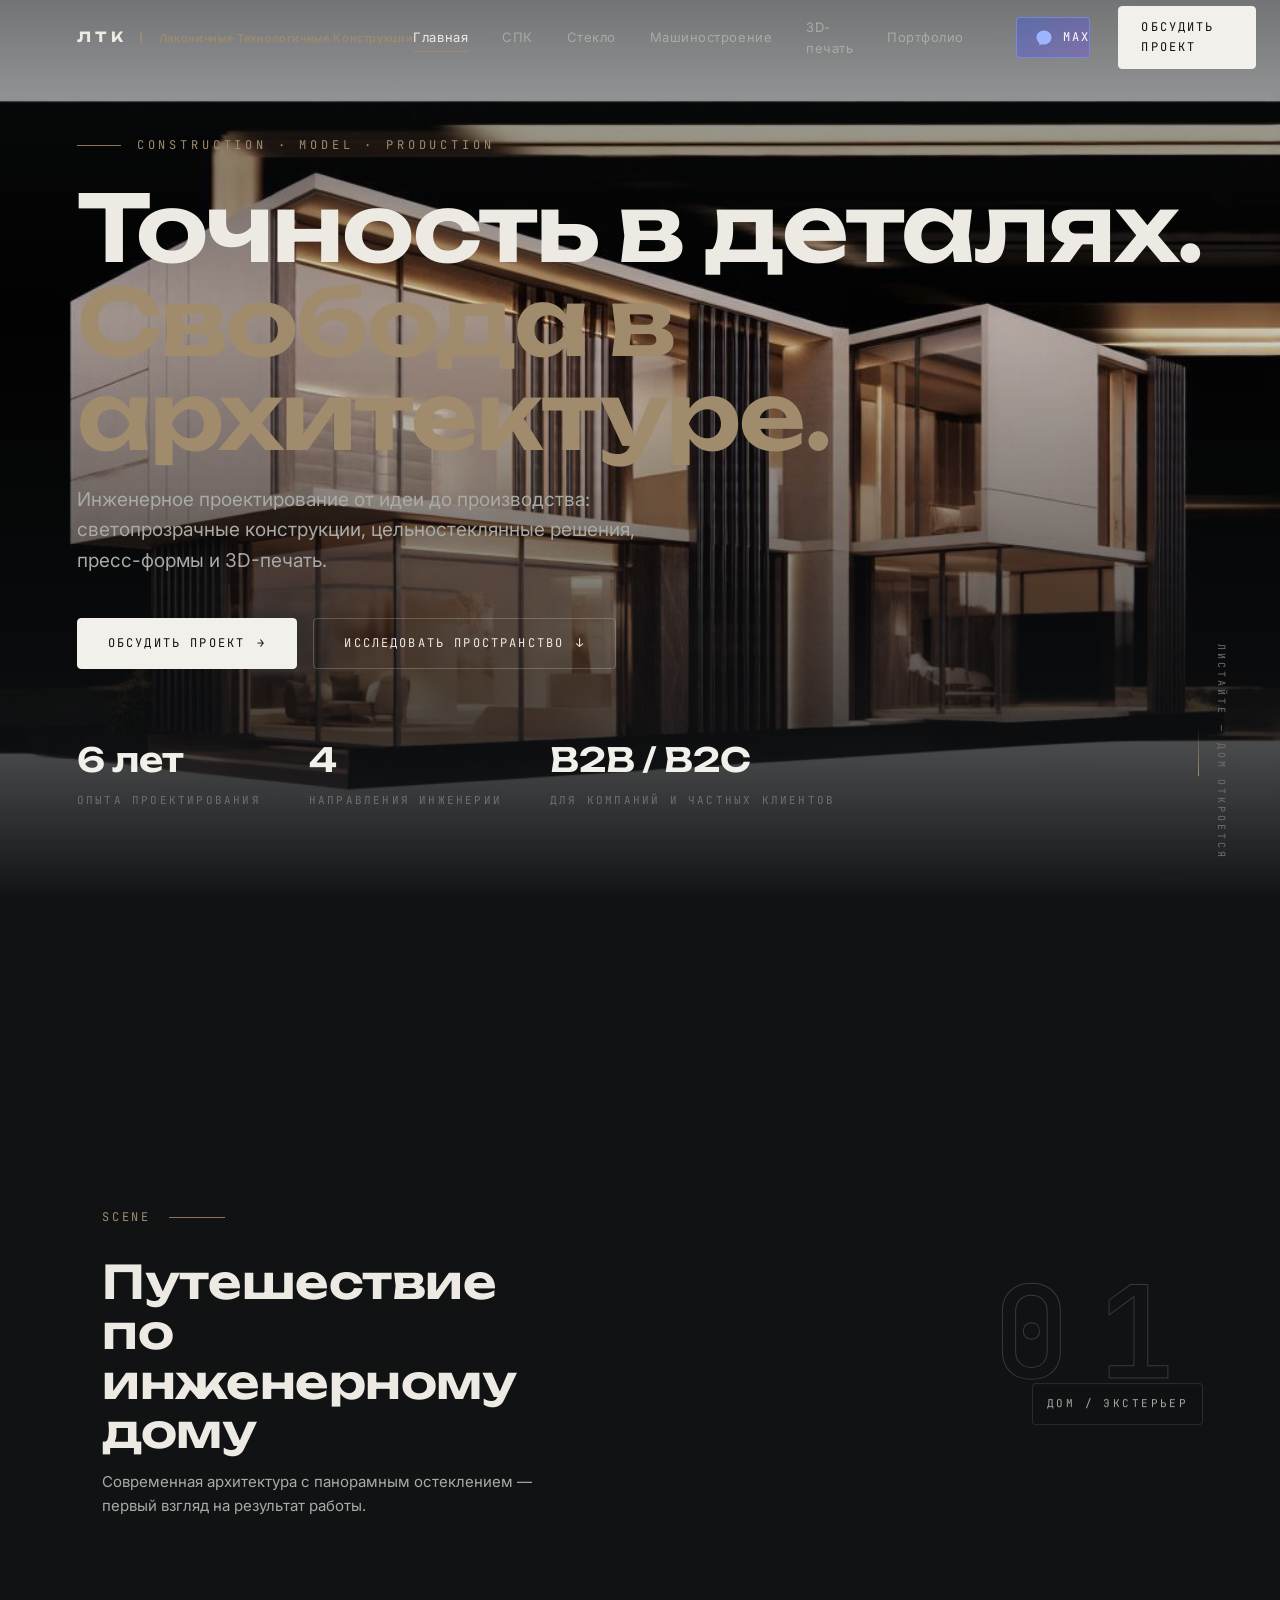
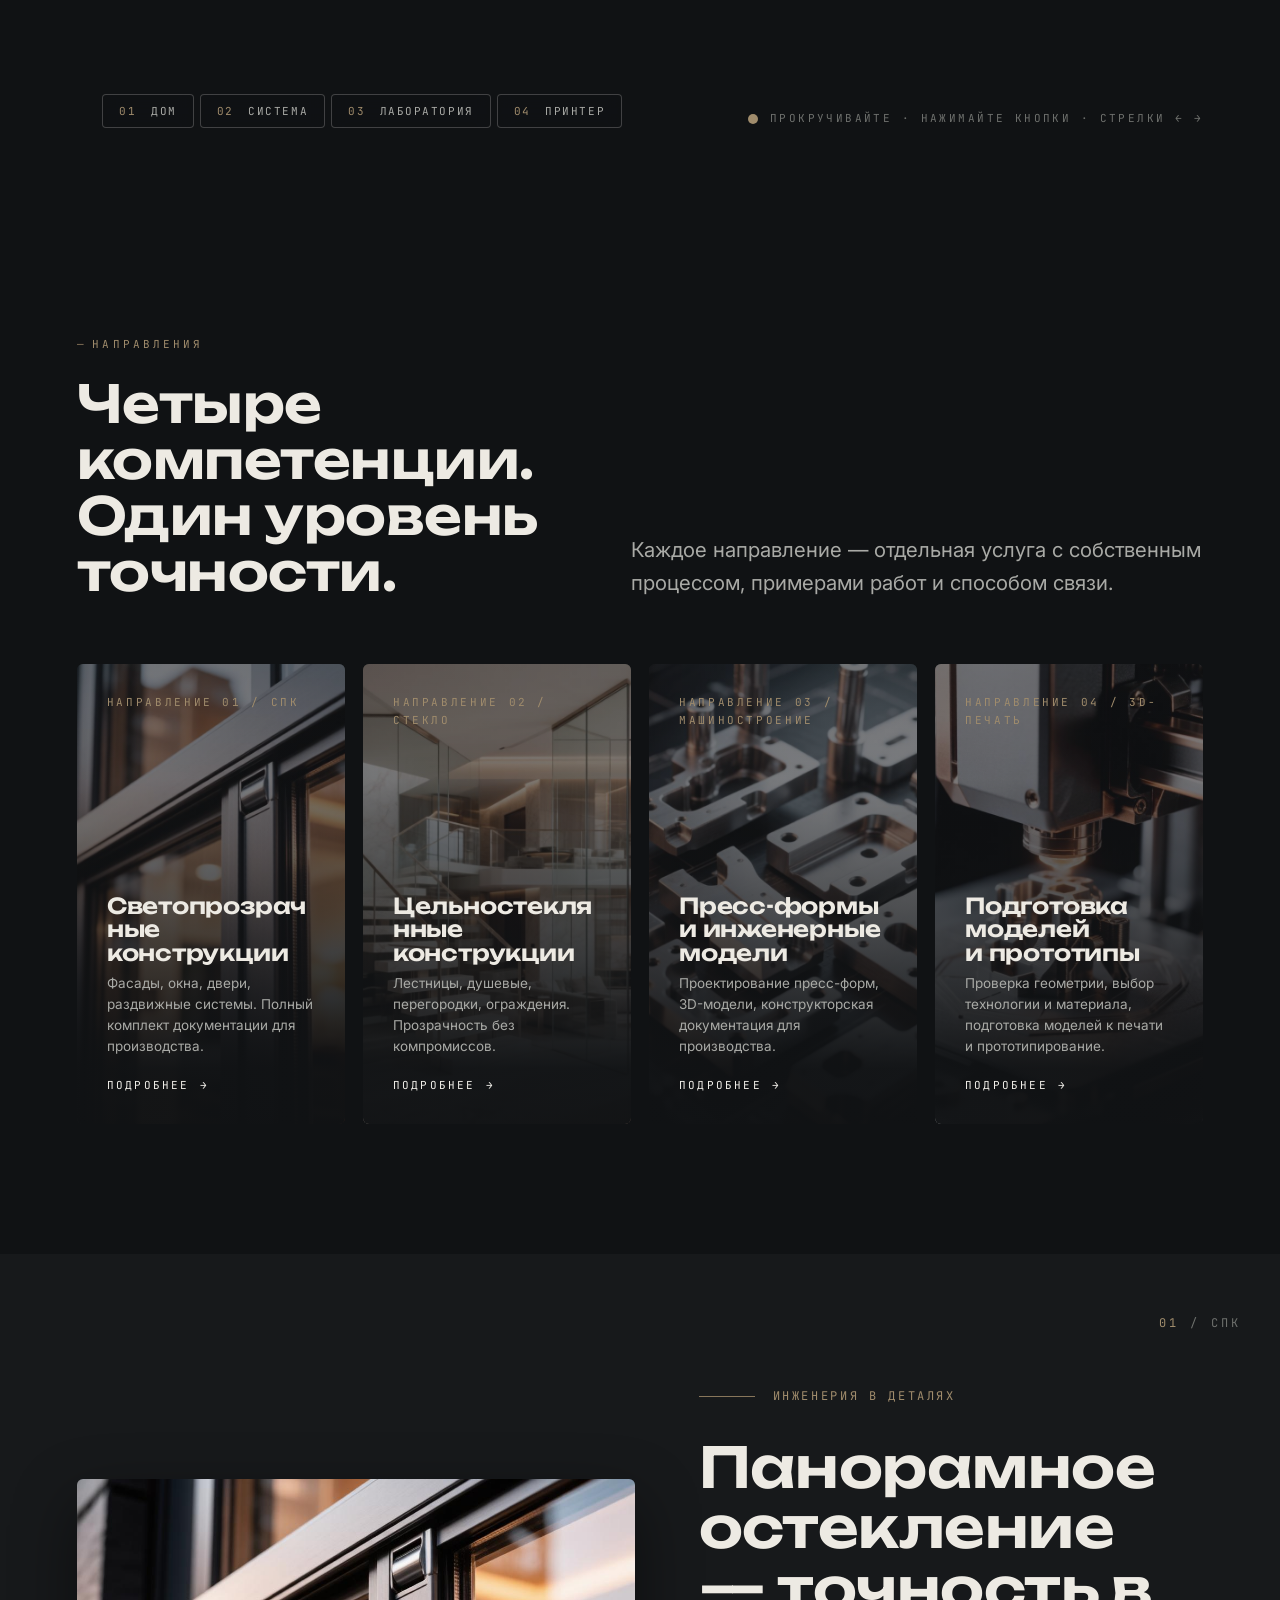
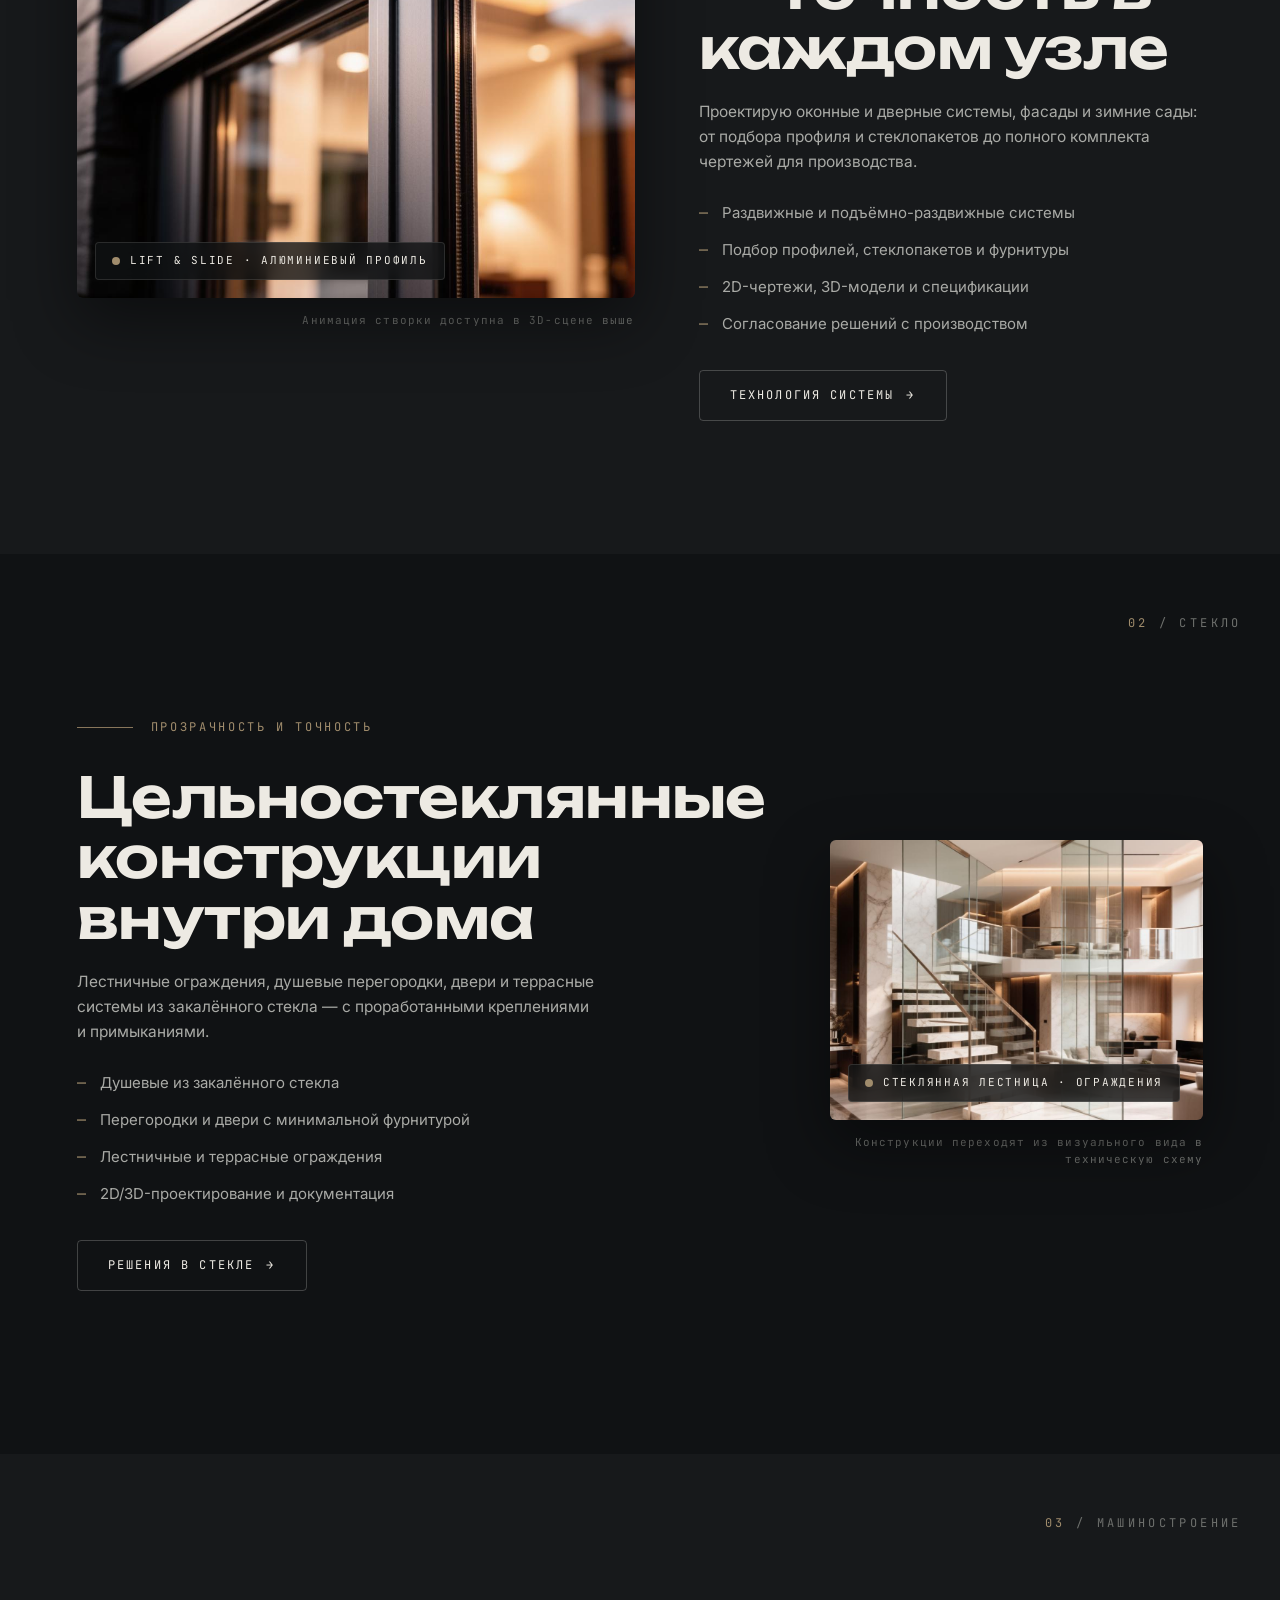
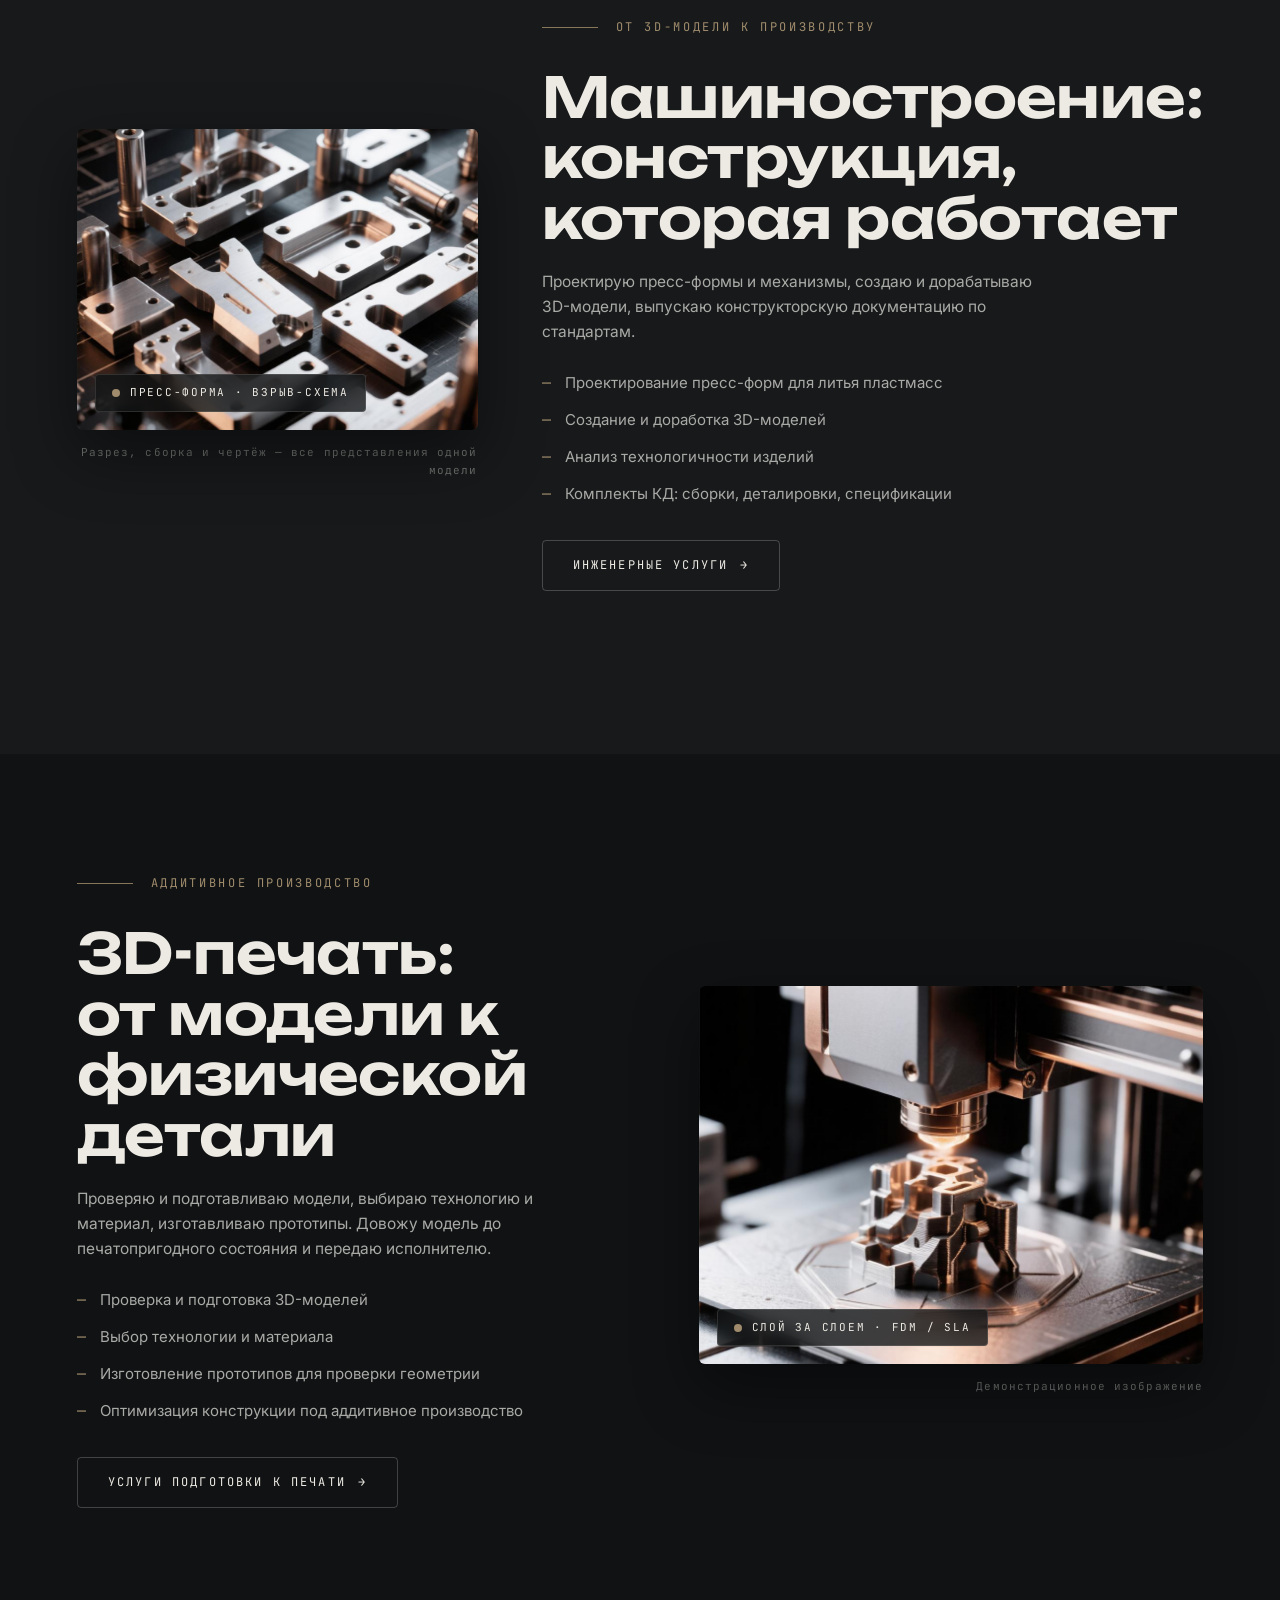
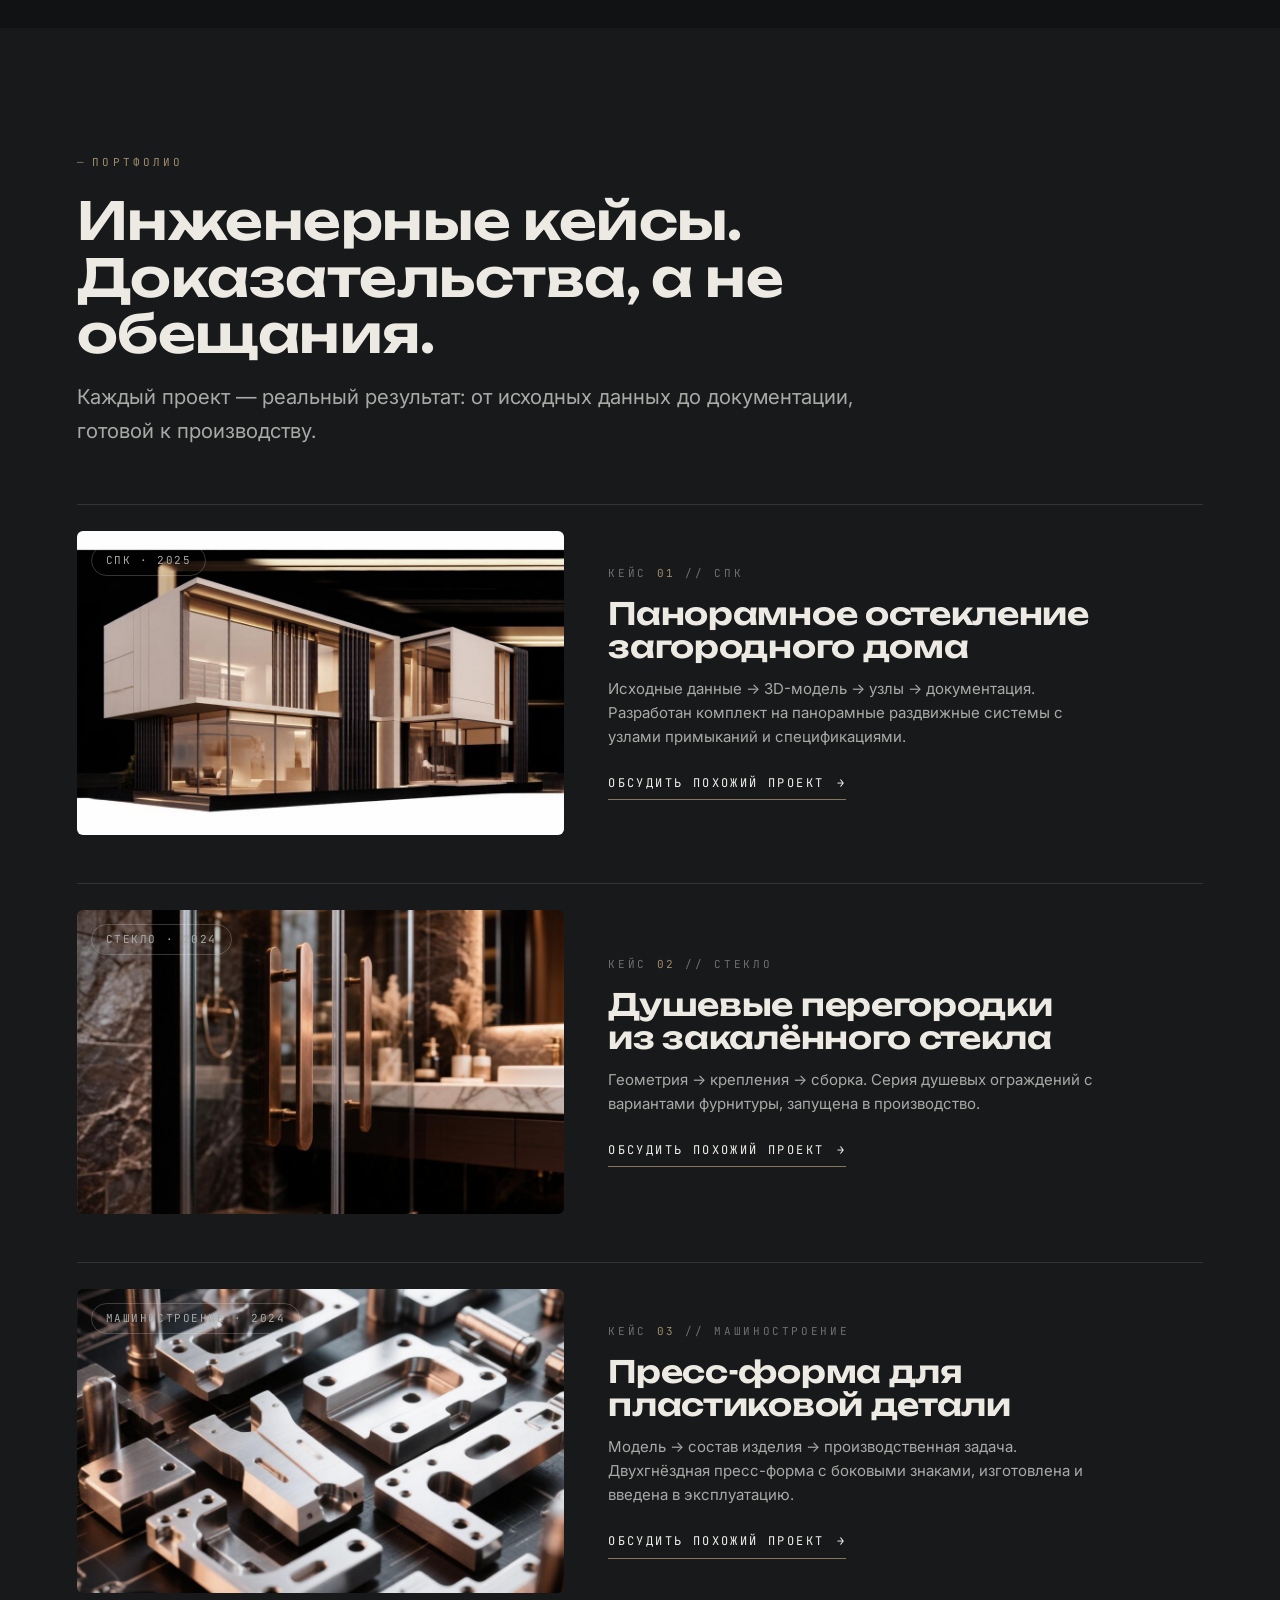
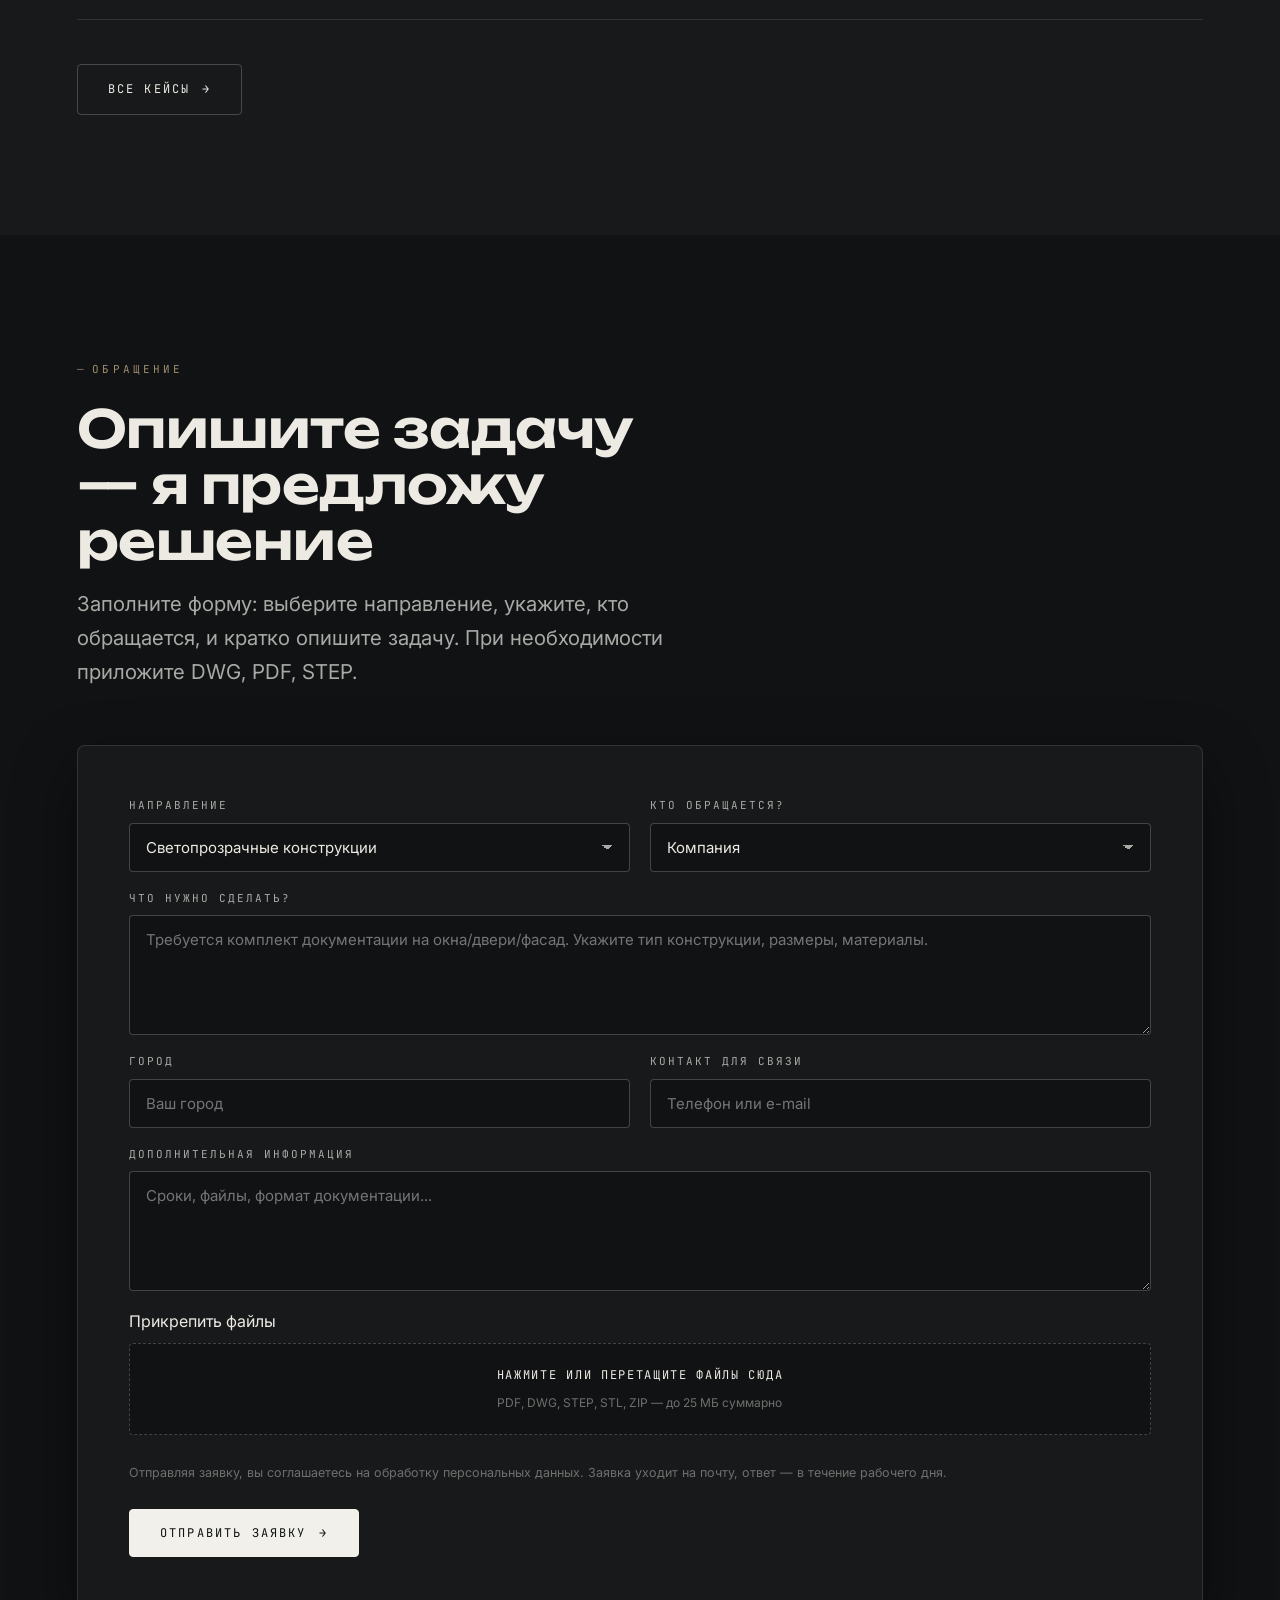
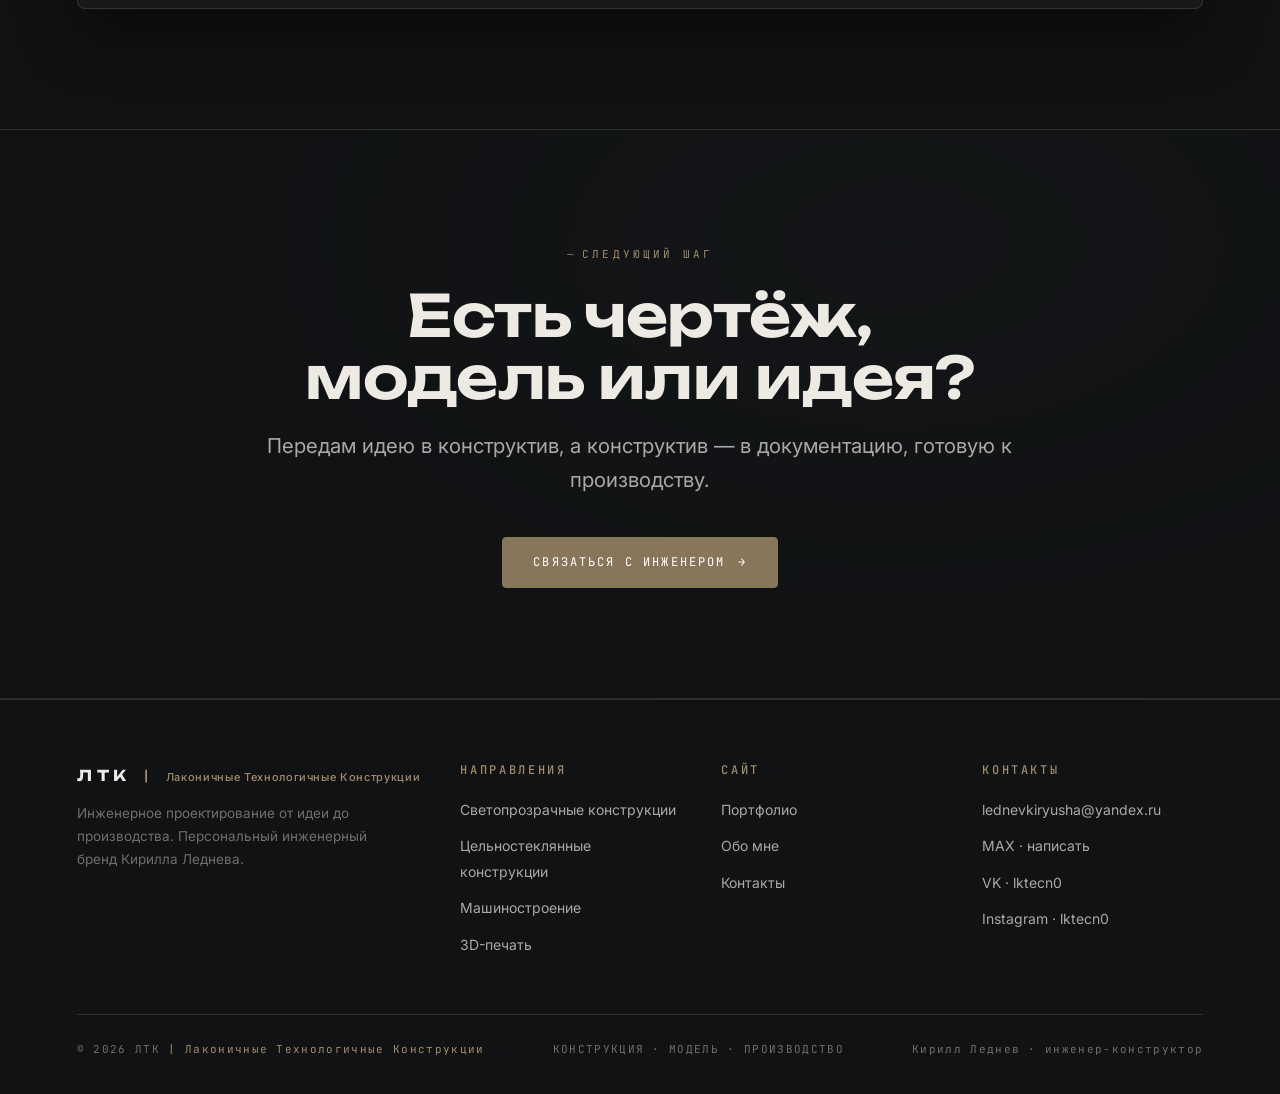
==== commit c0c91fd4: "Add files via upload" ====
--- a/index.html
+++ b/index.html
@@ -369,6 +369,10 @@
         </div>
         <div class="form-card reveal">
           <form data-request>
+            <input type="hidden" name="_subject" value="Заявка с сайта ЛТК">
+            <input type="hidden" name="_captcha" value="false">
+            <input type="hidden" name="_template" value="table">
+            <input type="hidden" name="_autoresponse" value="Спасибо за заявку! Я получил ваше сообщение и отвечу в ближайшее время. — Кирилл Леднев, ЛТК">
             <div class="form-grid">
               <div class="form-field">
                 <label for="r-direction">Направление</label>
@@ -408,16 +412,12 @@
                 <div class="file-list"></div>
               </div>
             </div>
-            <p class="form-hint">На этом демо-сайте форма формирует текст заявки и копирует его в буфер обмена — вы отправляете её в мессенджер. На боевом сайте здесь будет реальная отправка почты.</p>
+            <p class="form-hint">Отправляя заявку, вы соглашаетесь на обработку персональных данных. Заявка уходит на почту, ответ — в течение рабочего дня.</p>
             <div class="form-status" role="status"></div>
             <div style="margin-top:26px">
               <button class="btn btn--solid" type="submit">Отправить заявку <span class="arr">→</span></button>
             </div>
           </form>
-          <div style="margin-top:32px; padding-top:28px; border-top:1px solid var(--line)">
-            <div class="mono" style="margin-bottom:14px">БЫСТРЫЙ ДЕМОНСТРАЦИОННЫЙ ФОРМАТ</div>
-            <button class="btn" id="copy-demo" type="button">Скопировать заявку-пример</button>
-          </div>
         </div>
       </div>
     </section>
@@ -462,7 +462,7 @@
         <div>
           <h4>Контакты</h4>
           <ul>
-            <li><a href="mailto:info@ltk-engineering.ru">info@ltk-engineering.ru</a></li>
+            <li><a href="mailto:lednevkiryusha@yandex.ru">lednevkiryusha@yandex.ru</a></li>
             <li><a href="https://max.ru/u/f9LHodD0cOJQqh6TV9rrnLRonDGri8WLr-Ia_SbMb60s1b_sn17M96OEl9I" rel="noopener" target="_blank">MAX · написать</a></li>
             <li><a href="https://vk.ru/lktecn0" rel="noopener" target="_blank">VK · lktecn0</a></li>
             <li><a href="https://instagram.com/lktecn0" rel="noopener" target="_blank">Instagram · lktecn0</a></li>
--- a/assets/css/style.css
+++ b/assets/css/style.css
@@ -38,7 +38,7 @@
   color: var(--text);
   line-height: 1.6;
   -webkit-font-smoothing: antialiased;
-  overflow-x: hidden;
+  overflow-x: clip;
 }
 
 ::selection { background: var(--bronze); color: #fff; }
@@ -286,12 +286,7 @@
 
 @media (max-width: 560px) {
   .nav-max span:last-child { display: none; }
-  .nav-max { padding: 10px 13px; }
-}
-
-@media (max-width: 1080px) {
-  .nav, .nav-actions { display: none; }
-  .nav-toggle { display: inline-flex; }
+  .nav-max { padding: 9px 11px; }
 }
 
 .nav__service-links { display: none; }
@@ -817,9 +812,9 @@
   margin-bottom: auto;
 }
 
-.dir-card__title { font-size: 22px; margin: 16px 0 8px; }
-
-.dir-card__desc { font-size: 13.5px; color: var(--text-dim); margin-bottom: 20px; line-height: 1.55; }
+.dir-card__title { font-size: 22px; margin: 16px 0 8px; overflow-wrap: break-word; }
+
+.dir-card__desc { font-size: 13.5px; color: var(--text-dim); margin-bottom: 20px; line-height: 1.55; overflow-wrap: break-word; }
 
 .dir-card__link {
   display: inline-flex;
@@ -1129,9 +1124,35 @@
 
 .form-status.is-visible { display: block; animation: rise 0.5s var(--ease) backwards; }
 
-.form-status.ok { border-color: rgba(136, 118, 91, 0.6); }
+.form-status.ok {
+  border-color: rgba(140, 190, 120, 0.55);
+  background: rgba(120, 170, 100, 0.08);
+  color: #C9E4B8;
+  font-weight: 500;
+}
 
 .form-status.err { border-color: rgba(200, 90, 70, 0.7); color: #E8B4A6; }
+
+.btn-check {
+  display: inline-flex;
+  align-items: center;
+  justify-content: center;
+  width: 20px;
+  height: 20px;
+  margin-right: 4px;
+  border-radius: 50%;
+  background: #6FBF5A;
+  color: #fff;
+  font-size: 13px;
+  line-height: 1;
+  animation: pop 0.45s var(--ease);
+}
+
+@keyframes pop {
+  0% { transform: scale(0); }
+  70% { transform: scale(1.25); }
+  100% { transform: scale(1); }
+}
 
 /* ---------- Обо мне ---------- */
 
@@ -1339,14 +1360,24 @@
 
 .boot-splash.is-done { opacity: 0; visibility: hidden; pointer-events: none; }
 
-.boot-splash .bs-name { font-family: var(--font-display); font-size: 22px; letter-spacing: 0.4em; text-transform: uppercase; color: var(--ivory); }
+.boot-splash .bs-name { font-family: var(--font-display); font-size: 22px; letter-spacing: 0.4em; text-transform: uppercase; color: var(--ivory); padding: 0 20px; text-align: center; }
 
 .boot-splash .bs-sub {
   font-family: var(--font-mono);
   font-size: 11px;
-  letter-spacing: 0.24em;
+  letter-spacing: 0.18em;
   text-transform: uppercase;
   color: var(--bronze-hi);
+  padding: 0 24px;
+  text-align: center;
+  line-height: 1.6;
+  max-width: 90vw;
+  overflow-wrap: break-word;
+}
+
+@media (max-width: 560px) {
+  .boot-splash .bs-name { font-size: 18px; letter-spacing: 0.24em; }
+  .boot-splash .bs-sub { font-size: 9.5px; letter-spacing: 0.12em; }
 }
 
 .boot-splash .bs-bar { width: 180px; height: 1px; background: var(--line); position: relative; overflow: hidden; }
@@ -1372,8 +1403,15 @@
 
 @media (max-width: 900px) {
   .nav, .nav__cta { display: none; }
+  .nav-actions { display: none; }
   .nav-toggle { display: inline-flex; }
   .nav-max { display: inline-flex !important; }
+
+  /* Шапка на узких экранах: только аббревиатура */
+  .site-header .container { gap: 10px; }
+  .brand { font-size: 13px; letter-spacing: 0.24em; }
+  .brand__desc { display: none; }
+
   .scene__grid, .scene__grid--flip { grid-template-columns: 1fr; }
   .scene__grid--flip .scene__visual { order: 0; }
   .scene__visual { margin-bottom: 12px; }
@@ -1390,6 +1428,11 @@
   .canvas-ui { bottom: 18%; }
   .canvas-nav { display: none; }
   .canvas-caption { display: none; }
+
+  /* Направления: 2 колонки на планшетах, 1 на телефоне */
+  .dir-grid { grid-template-columns: repeat(2, 1fr); }
+  .steps { grid-template-columns: repeat(2, 1fr); }
+  .footer-grid { grid-template-columns: 1fr 1fr; }
 }
 
 @media (max-width: 560px) {
@@ -1399,6 +1442,26 @@
   .section { padding: 84px 0; }
   .scene { padding: 84px 0; }
   .cta-band { padding: 80px 0; }
+
+  /* Предотвращаем переполнение и сползание на телефонах */
+  .container { width: 92vw; }
+  .hero__title { font-size: clamp(30px, 9.5vw, 44px); }
+  .page-hero h1 { font-size: clamp(28px, 8.5vw, 40px); }
+  .scene__title { font-size: clamp(24px, 7.5vw, 34px); }
+  .section__head h2 { font-size: clamp(24px, 7.5vw, 34px); }
+  .case-card__title { font-size: 20px; }
+  .card-pad { padding: 22px; }
+  .dir-card { min-height: 360px; padding: 22px; }
+  .step { padding: 22px 18px; }
+  .form-card { padding: 22px 18px; }
+  .hero__sub { font-size: 15px; }
+  .lede { font-size: 15px; }
+  .hero__meta .m-value { font-size: 24px; }
+  .page-hero__meta { gap: 16px; }
+  .nav-toggle { width: 40px; height: 38px; }
+  .nav-max { padding: 9px 11px; }
+  .nav-max span:last-child { display: none; }
+  .footer-bottom { font-size: 10px; flex-direction: column; gap: 8px; text-align: center; }
 }
 
 @media (prefers-reduced-motion: reduce) {
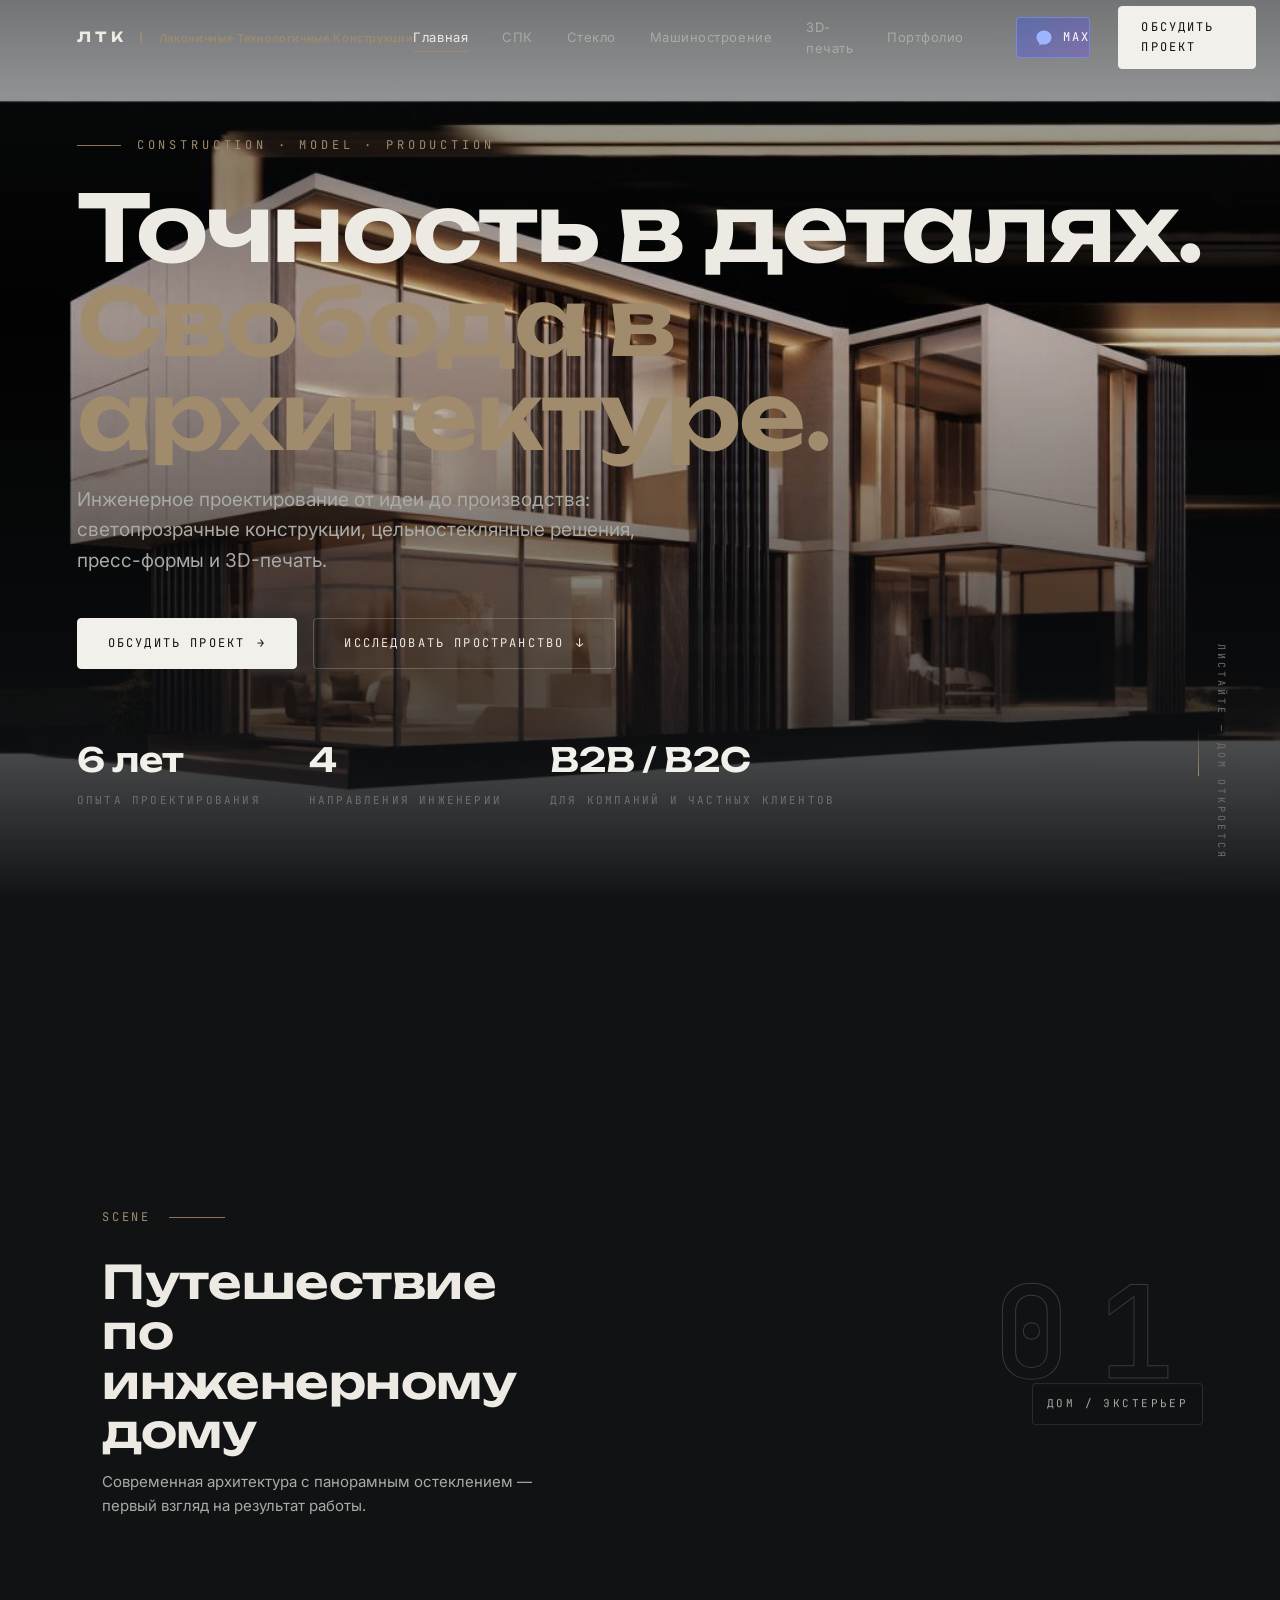
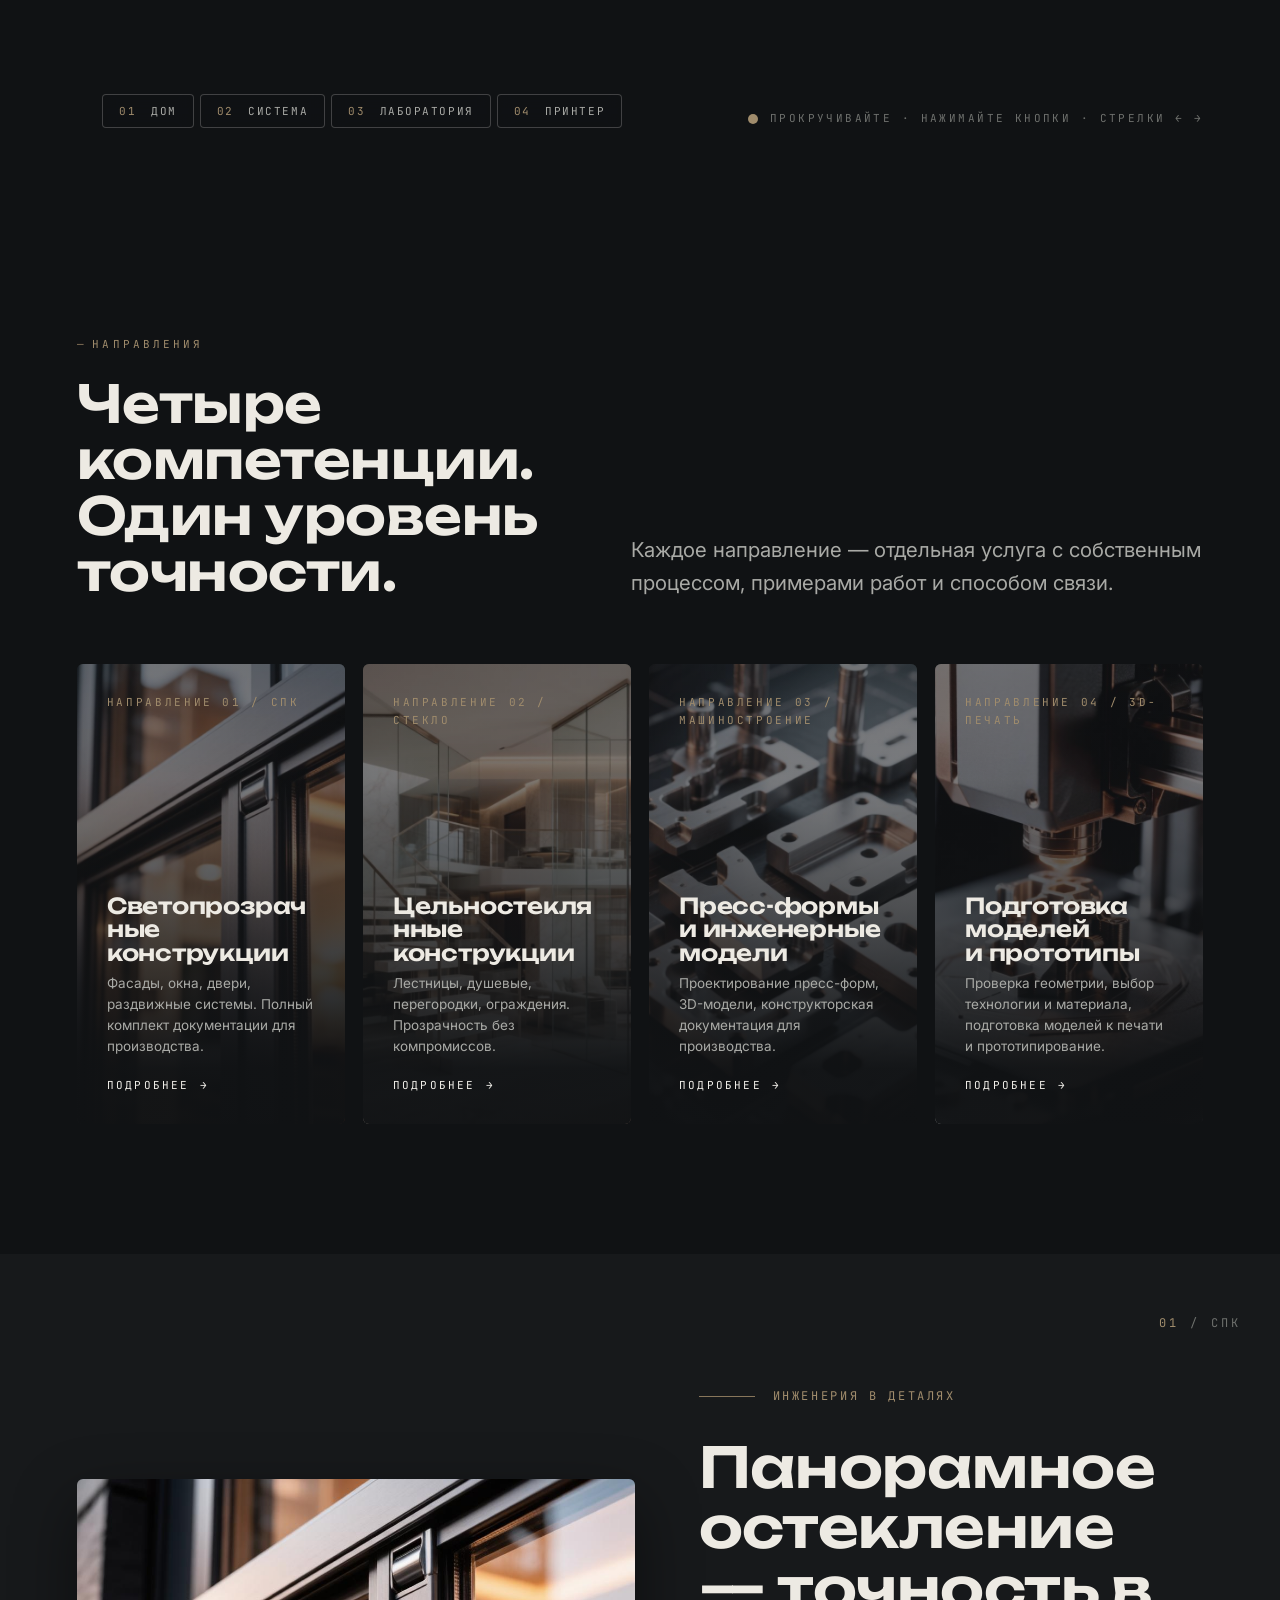
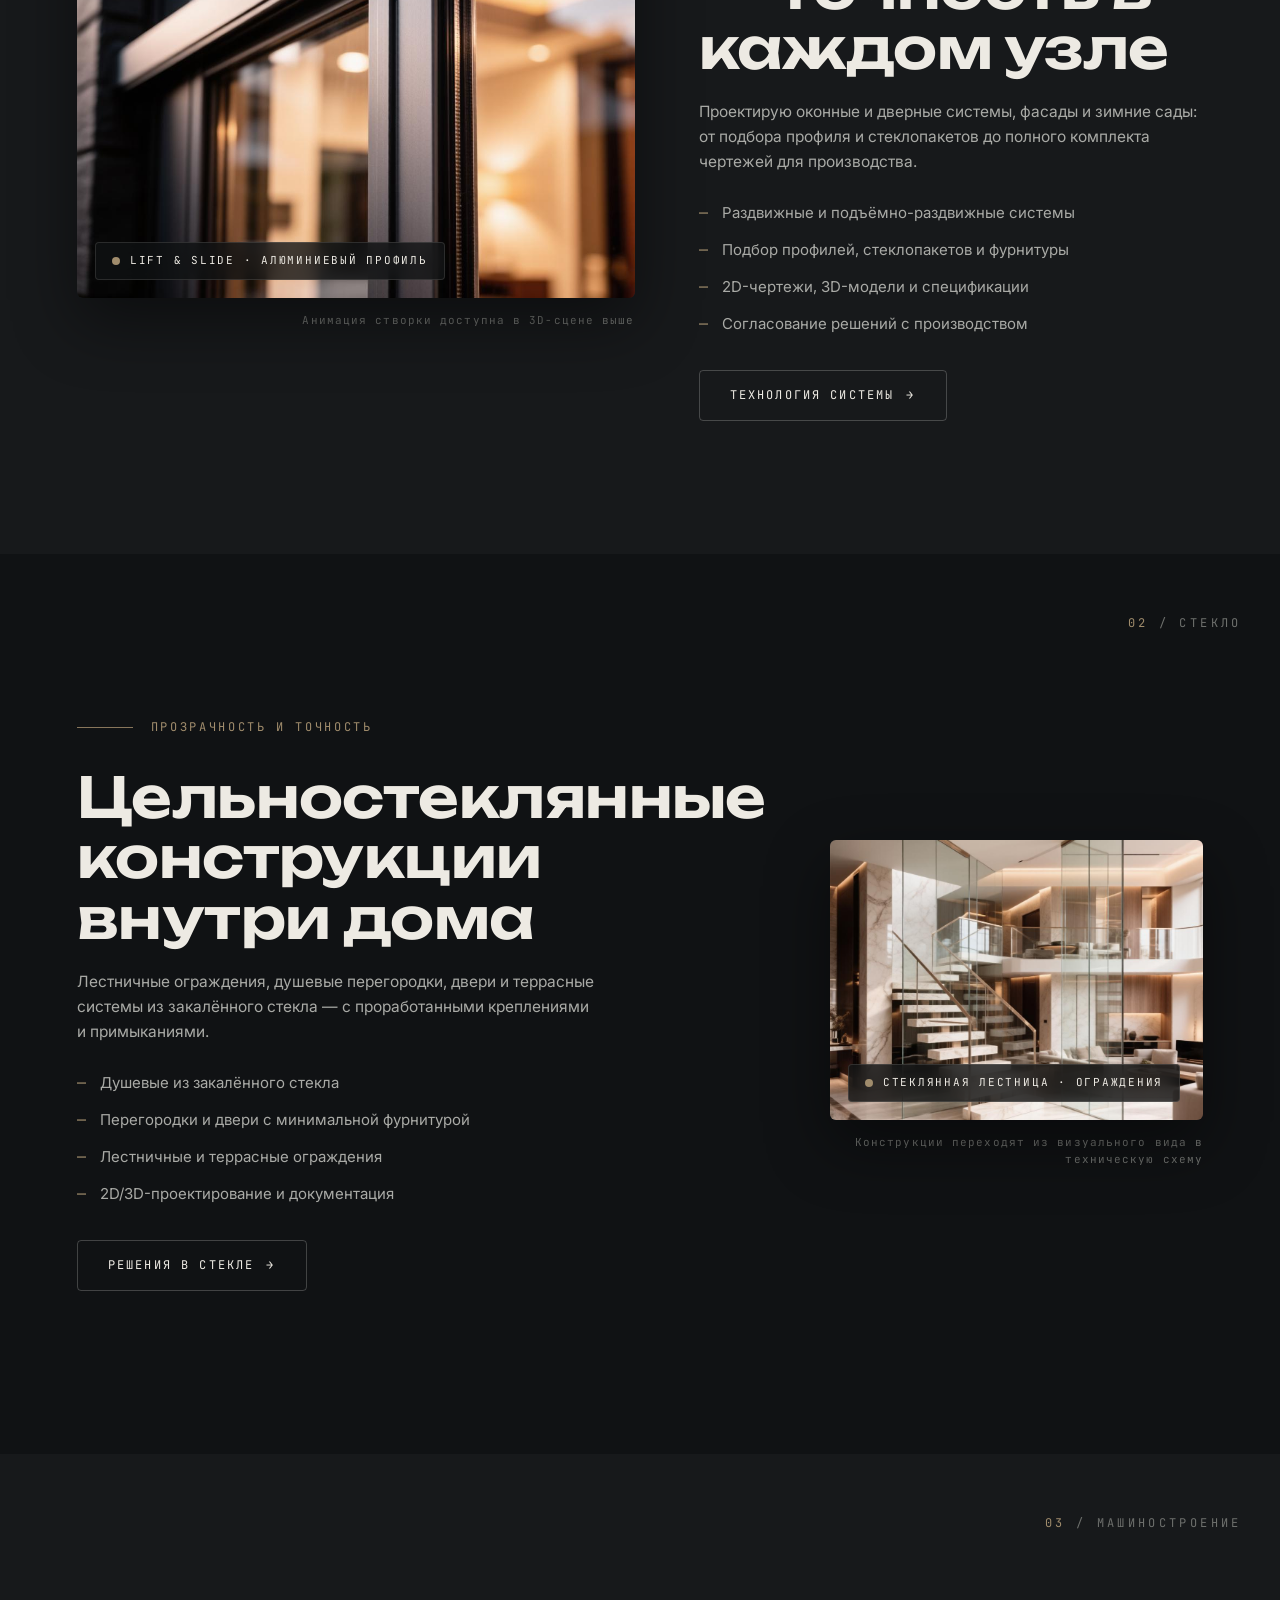
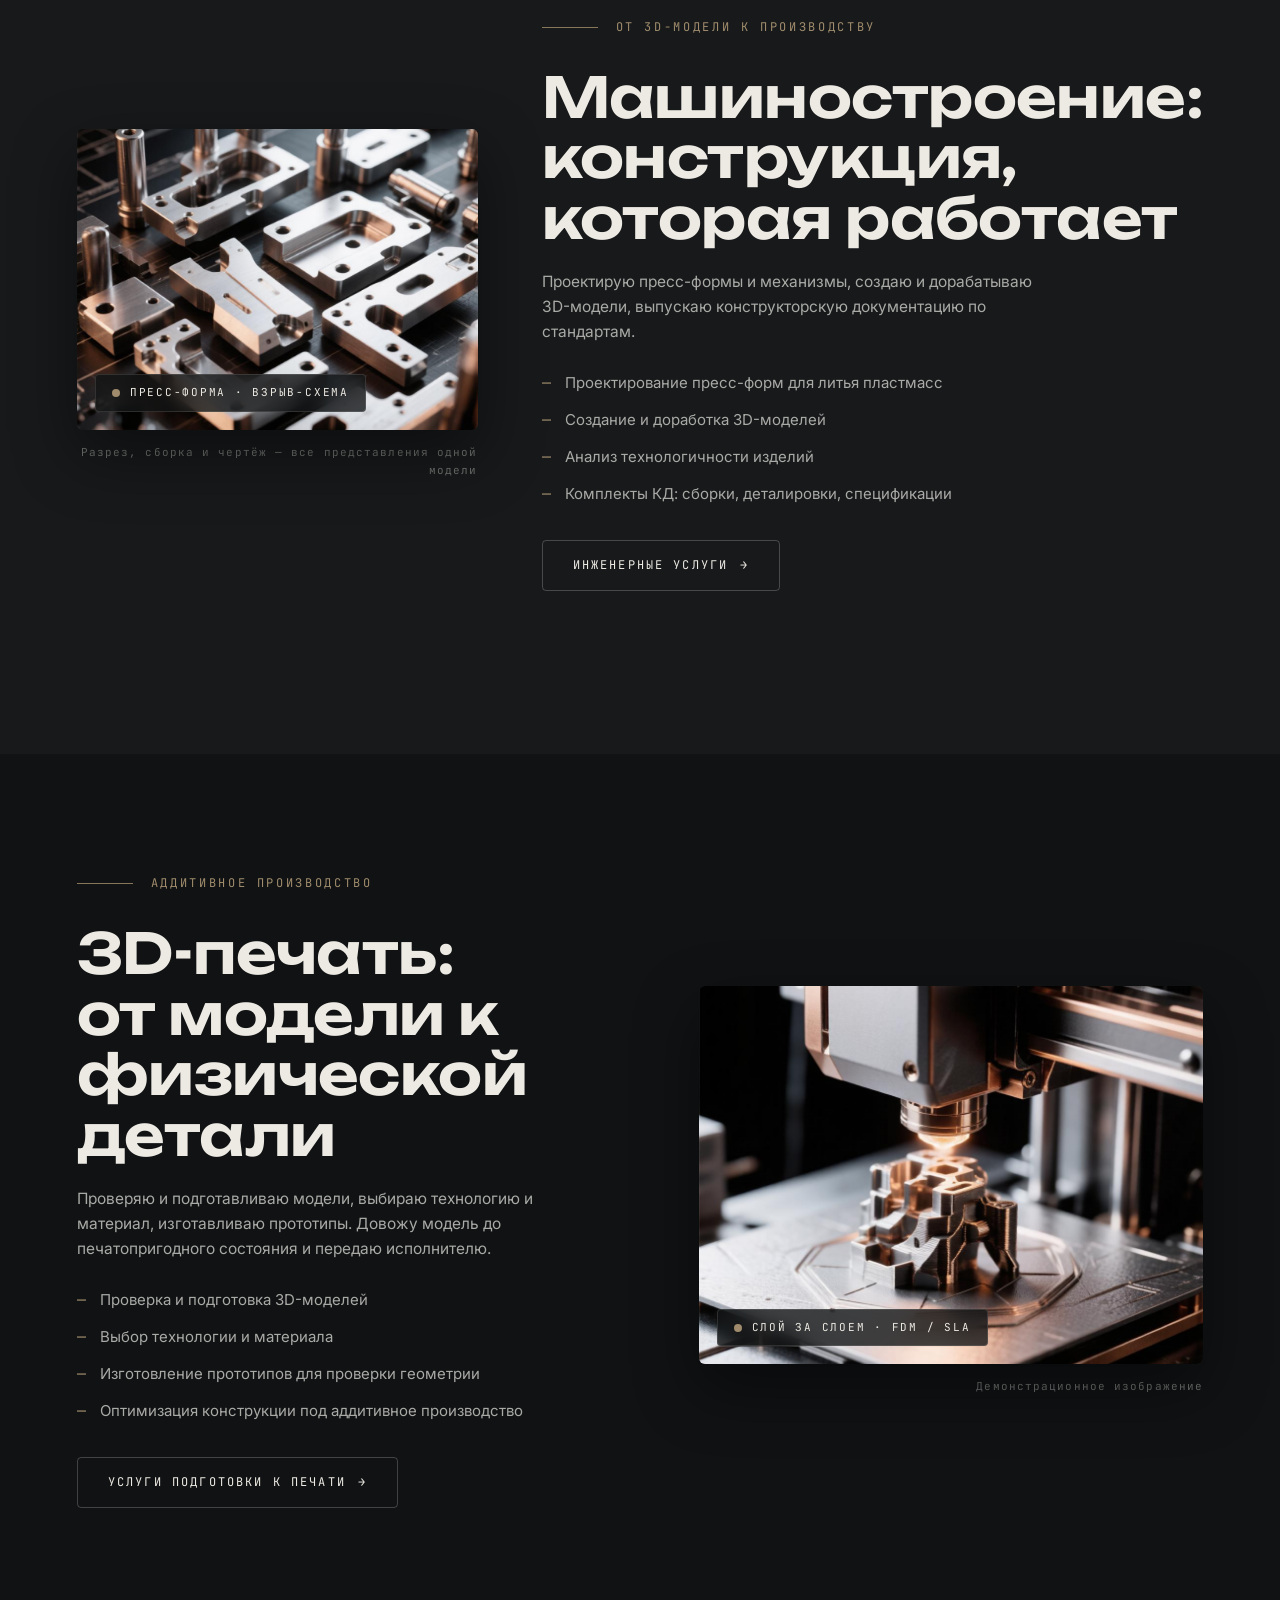
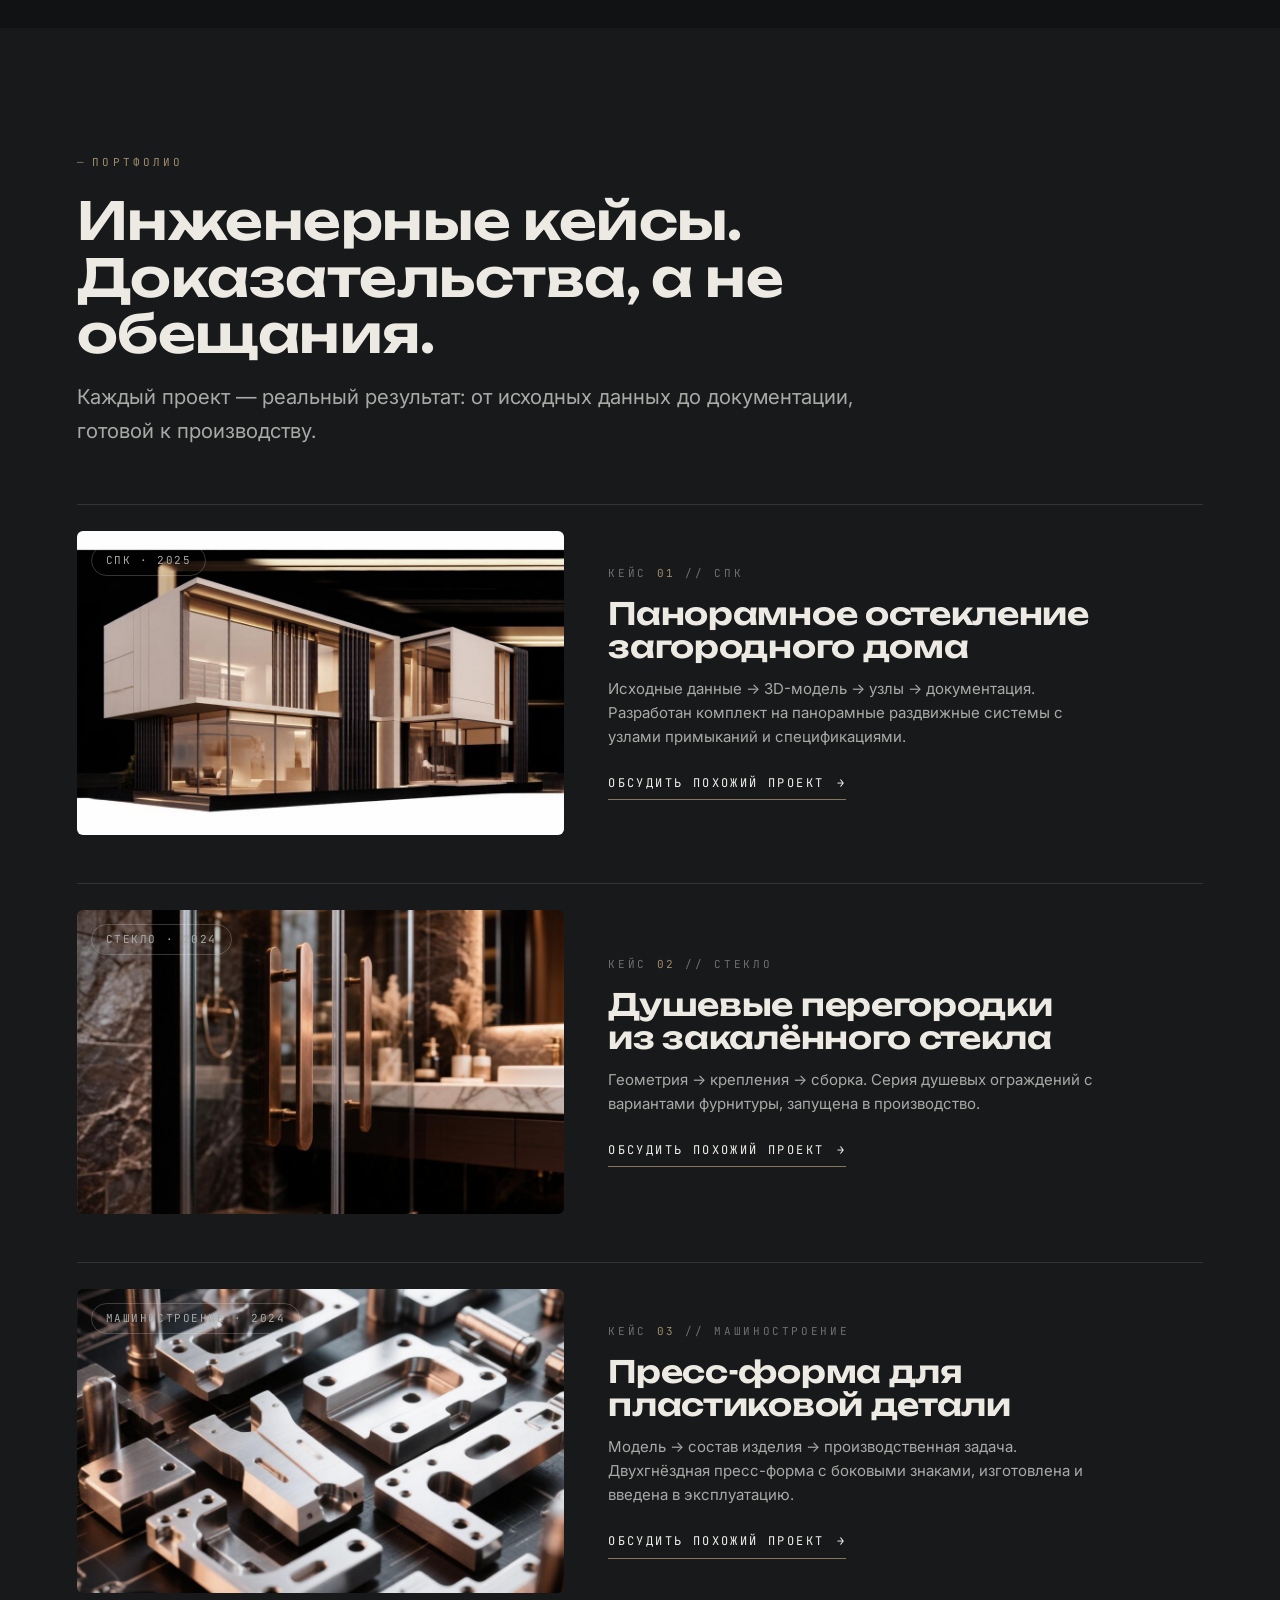
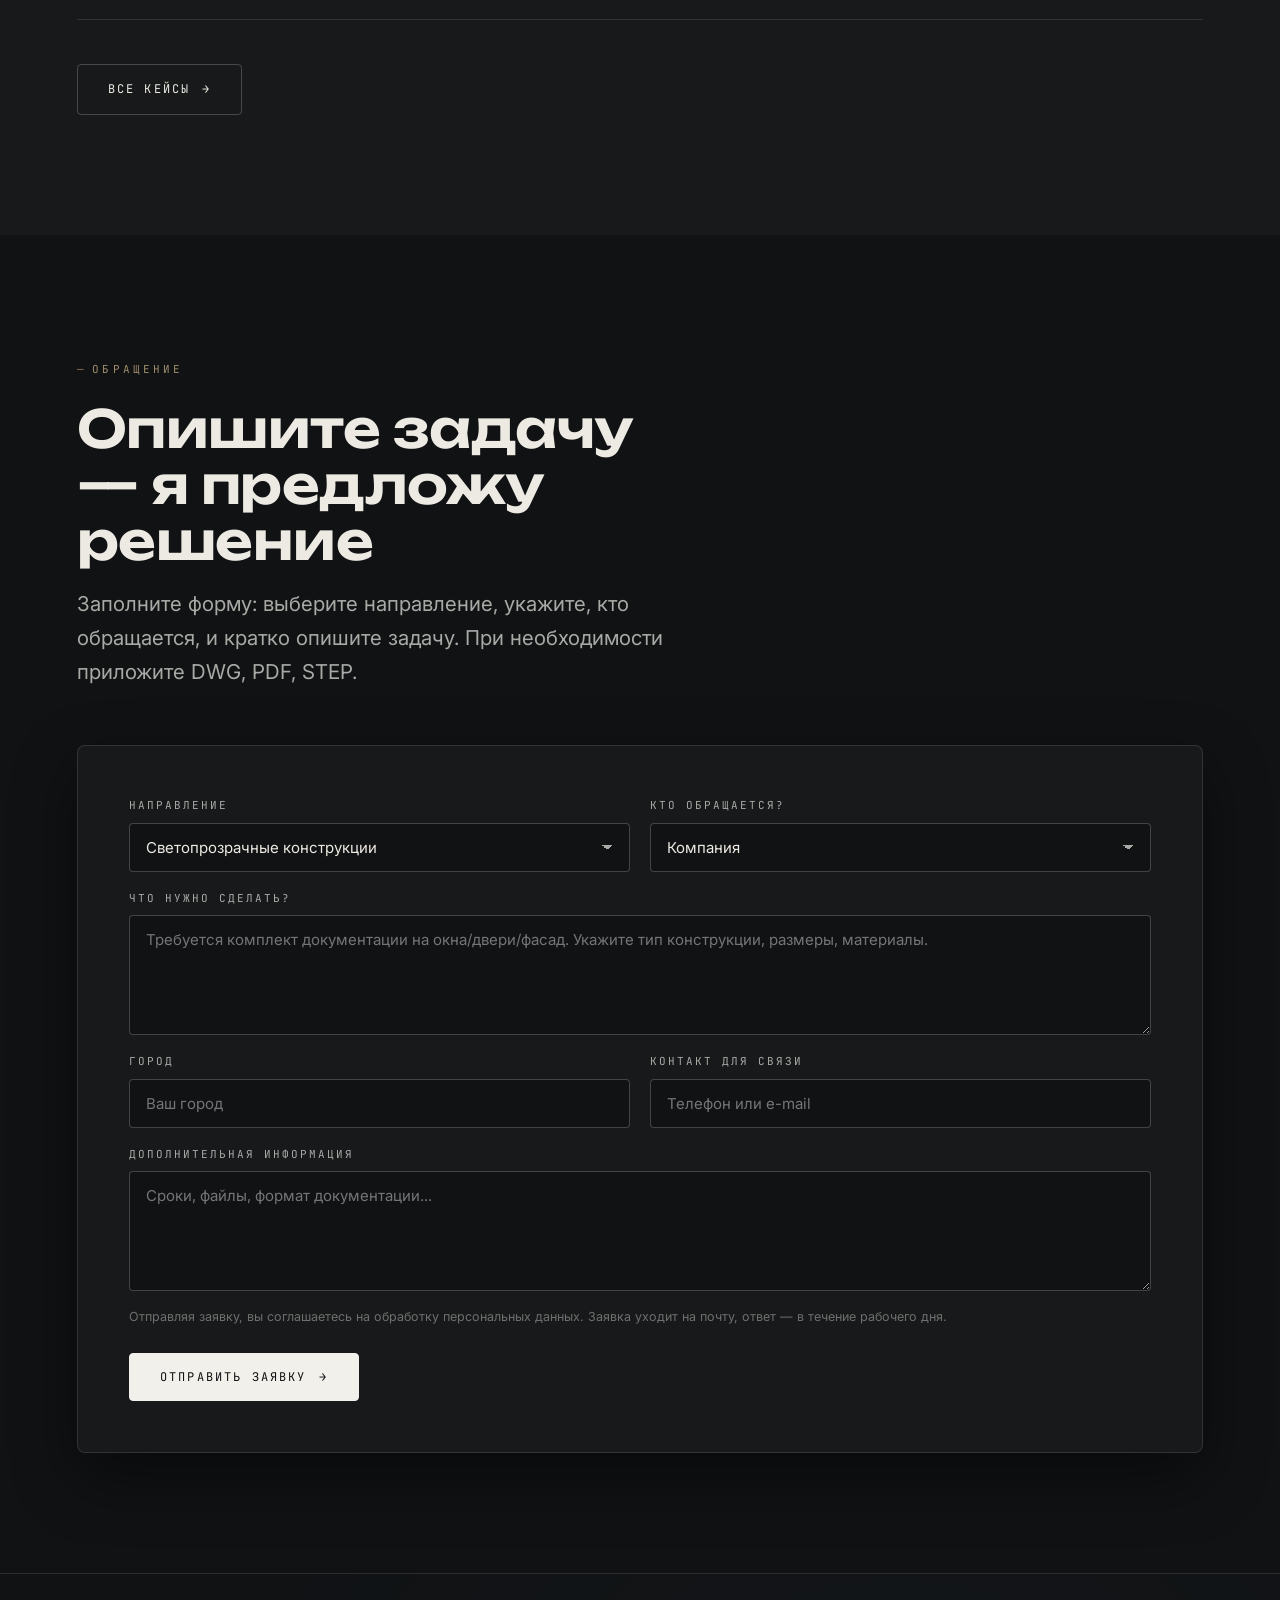
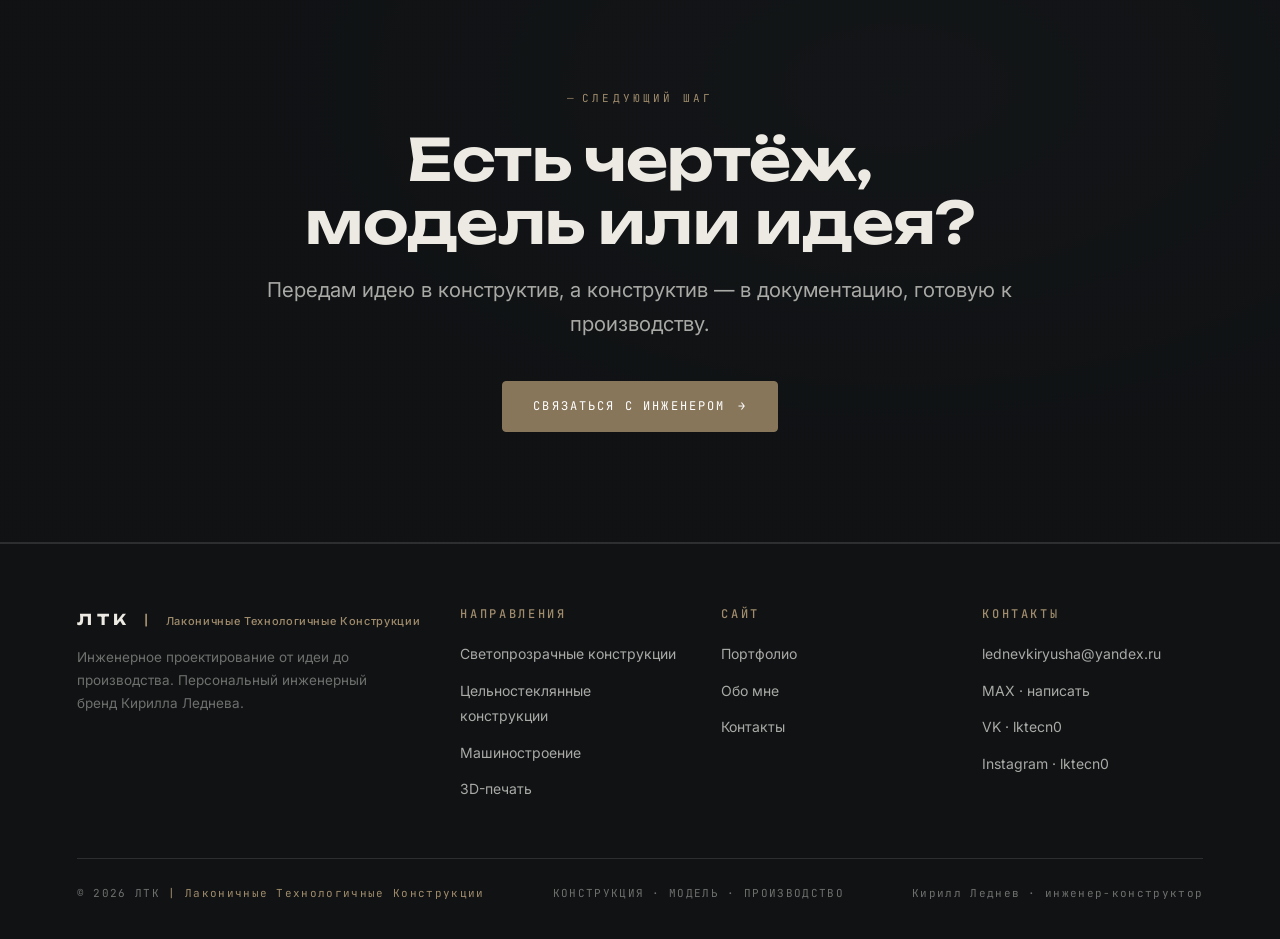
==== commit ce89285a: "Add files via upload" ====
--- a/index.html
+++ b/index.html
@@ -401,16 +401,7 @@
                 <label for="r-info">Дополнительная информация</label>
                 <textarea name="info" id="r-info" placeholder="Сроки, файлы, формат документации..."></textarea>
               </div>
-              <div class="form-field--full file-field">
-                <label>Прикрепить файлы</label>
-                <input type="file" name="files" id="r-files" multiple
-                       accept=".pdf,.dwg,.dxf,.step,.stp,.stl,.3mf,.obj,.zip,.doc,.docx,.xls,.xlsx,.jpg,.jpeg,.png">
-                <div class="file-drop" aria-hidden="false">
-                  <span class="file-drop__title">Нажмите или перетащите файлы сюда</span>
-                  <span class="file-drop__sub">PDF, DWG, STEP, STL, ZIP — до 25 МБ суммарно</span>
-                </div>
-                <div class="file-list"></div>
-              </div>
+              
             </div>
             <p class="form-hint">Отправляя заявку, вы соглашаетесь на обработку персональных данных. Заявка уходит на почту, ответ — в течение рабочего дня.</p>
             <div class="form-status" role="status"></div>
@@ -483,6 +474,7 @@
   <script src="assets/vendors/gsap/ScrollTrigger.min.js"></script>
   <!-- Данные и логика -->
   <script src="assets/js/data.js"></script>
+  <script src="assets/vendors/emailjs/email.min.js"></script>
   <script src="assets/js/three-scene.js"></script>
   <script src="assets/js/main.js"></script>
 </body>
